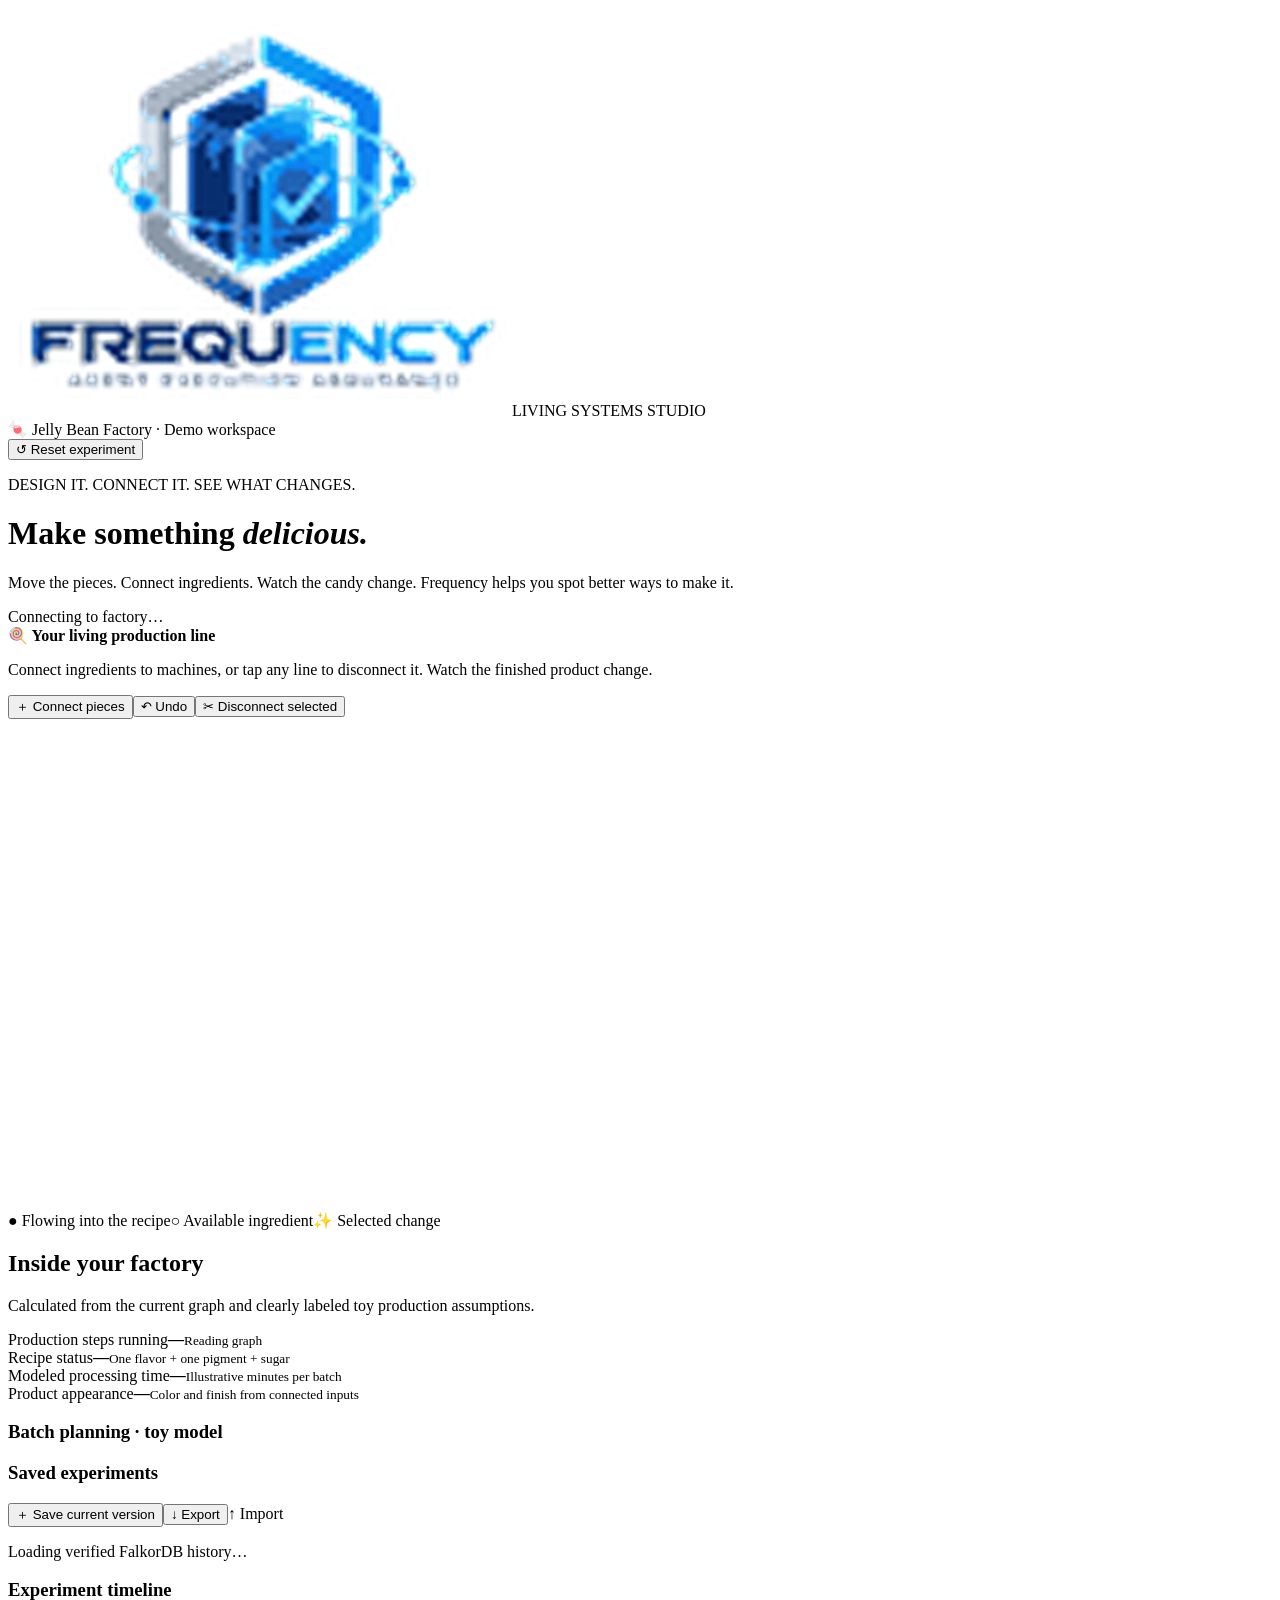
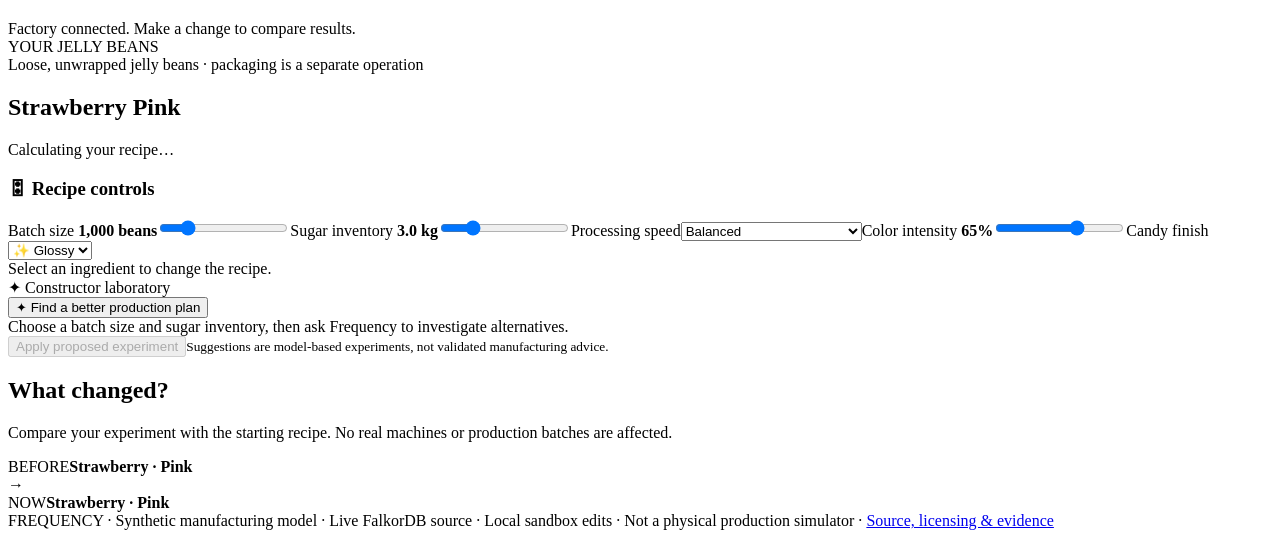
==== static/brain.html @ 518b3e17 "Launch graph-native autonomous factory investigation with adversarial constraint checks" ====
<!doctype html><html lang="en"><head><meta charset="utf-8"><meta name="viewport" content="width=device-width,initial-scale=1"><title>Frequency Studio · Living Jelly Bean Factory</title><link rel="stylesheet" href="/brain.css"></head><body><div class="shell"><header><div class="brand"><img class="official-logo" alt="Frequency — Agent Execution Assurance" src="[data-uri]"><span class="studio-wordmark">LIVING SYSTEMS STUDIO</span></div><div class="workspace">🍬 Jelly Bean Factory <span>· Demo workspace</span></div><button id="reset" class="outline">↺ Reset experiment</button></header><div class="headline"><div><p class="eyebrow">DESIGN IT. CONNECT IT. SEE WHAT CHANGES.</p><h1>Make something <em>delicious.</em></h1><p>Move the pieces. Connect ingredients. Watch the candy change. Frequency helps you spot better ways to make it.</p></div><div class="pill" id="status">Connecting to factory…</div></div><div class="workspace-grid"><div class="work-main"><section class="canvas-panel"><div class="canvas-head"><div><b>🍭 Your living production line</b><p>Connect ingredients to machines, or tap any line to disconnect it. Watch the finished product change.</p></div><div class="canvas-actions"><button id="link-mode" class="soft">＋ Connect pieces</button><button id="undo" class="soft">↶ Undo</button><button id="disconnect" class="soft">✂ Disconnect selected</button></div></div><div class="scroll"><svg id="factory" viewBox="0 0 1710 660" role="img" aria-label="Draggable factory flow graph with editable ingredient connections"></svg></div><div class="canvas-foot"><span>● Flowing into the recipe</span><span>○ Available ingredient</span><span>✨ Selected change</span></div></section><section class="insights"><div class="insights-heading"><h2>Inside your factory</h2><p>Calculated from the current graph and clearly labeled toy production assumptions.</p></div><div class="insight-grid"><article><span>Production steps running</span><strong id="running-steps">—</strong><small id="steps-detail">Reading graph</small></article><article><span>Recipe status</span><strong id="recipe-status">—</strong><small>One flavor + one pigment + sugar</small></article><article><span>Modeled processing time</span><strong id="process-time">—</strong><small>Illustrative minutes per batch</small></article><article><span>Product appearance</span><strong id="visual-summary">—</strong><small>Color and finish from connected inputs</small></article></div><div class="change-log"><h3>Batch planning · toy model</h3><div id="batch-analysis" class="batch-analysis"></div><div id="factory-cost" class="batch-analysis"></div><div id="inventory-check" class="batch-analysis"></div><div id="capacity-proposal" class="batch-analysis"></div><div class="experiment-tools"><h3>Saved experiments</h3><button id="save-experiment" class="soft">＋ Save current version</button><button id="export-experiment" class="soft">↓ Export</button><label class="soft import-label">↑ Import<input type="file" id="import-experiment" accept=".json,application/json" hidden></label></div><div id="saved-experiments" class="saved-experiments"></div><p id="graph-archive" class="footnote">Loading verified FalkorDB history…</p><h3>Experiment timeline</h3><div id="timeline" aria-live="polite">Factory connected. Make a change to compare results.</div></div></section></div><aside class="sidebar"><div class="preview"><span class="eyebrow">YOUR JELLY BEANS</span><div class="beans" id="beans"></div><div class="product-caption">Loose, unwrapped jelly beans · packaging is a separate operation</div><h2 id="result-title">Strawberry Pink</h2><p id="result-sub">Calculating your recipe…</p></div><div class="controls"><h3>🎛 Recipe controls</h3><label for="batch">Batch size <strong id="batch-value">1,000 beans</strong></label><input id="batch" type="range" min="100" max="5000" step="100" value="1000"><label for="stock">Sugar inventory <strong id="stock-value">3.0 kg</strong></label><input id="stock" type="range" min="1" max="10" step="0.5" value="3"><label for="speed">Processing speed</label><select id="speed"><option value="normal">Balanced</option><option value="slow">Gentle · slower</option><option value="fast">Fast · capacity constrained</option></select><label for="strength">Color intensity <strong id="strength-value">65%</strong></label><input id="strength" type="range" min="0" max="100" value="65"><label for="finish">Candy finish</label><select id="finish"><option value="gloss">✨ Glossy</option><option value="matte">☁️ Matte</option></select><div class="change" id="changes" aria-live="polite">Select an ingredient to change the recipe.</div></div><div class="constructor"><div class="constructor-title">✦ Constructor laboratory</div><button id="discover-better" class="primary">✦ Find a better production plan</button><div id="agent-result" class="proposal-impact" aria-live="polite">Choose a batch size and sugar inventory, then ask Frequency to investigate alternatives.</div><div id="suggestions"></div><div id="proposal-impact" class="proposal-impact"></div><button id="apply" class="primary" disabled>Apply proposed experiment</button><small>Suggestions are model-based experiments, not validated manufacturing advice.</small></div></aside></div><section class="bottom"><div><h2>What changed?</h2><p>Compare your experiment with the starting recipe. No real machines or production batches are affected.</p></div><div class="comparison"><div><span>BEFORE</span><strong id="before">Strawberry · Pink</strong></div><div class="arrow">→</div><div><span>NOW</span><strong id="after">Strawberry · Pink</strong></div></div></section><footer>FREQUENCY · Synthetic manufacturing model · Live FalkorDB source · Local sandbox edits · Not a physical production simulator · <a href="https://github.com/altrudev/Frequency-Graph">Source, licensing & evidence</a></footer></div><script src="/brain.js" defer></script></body></html>
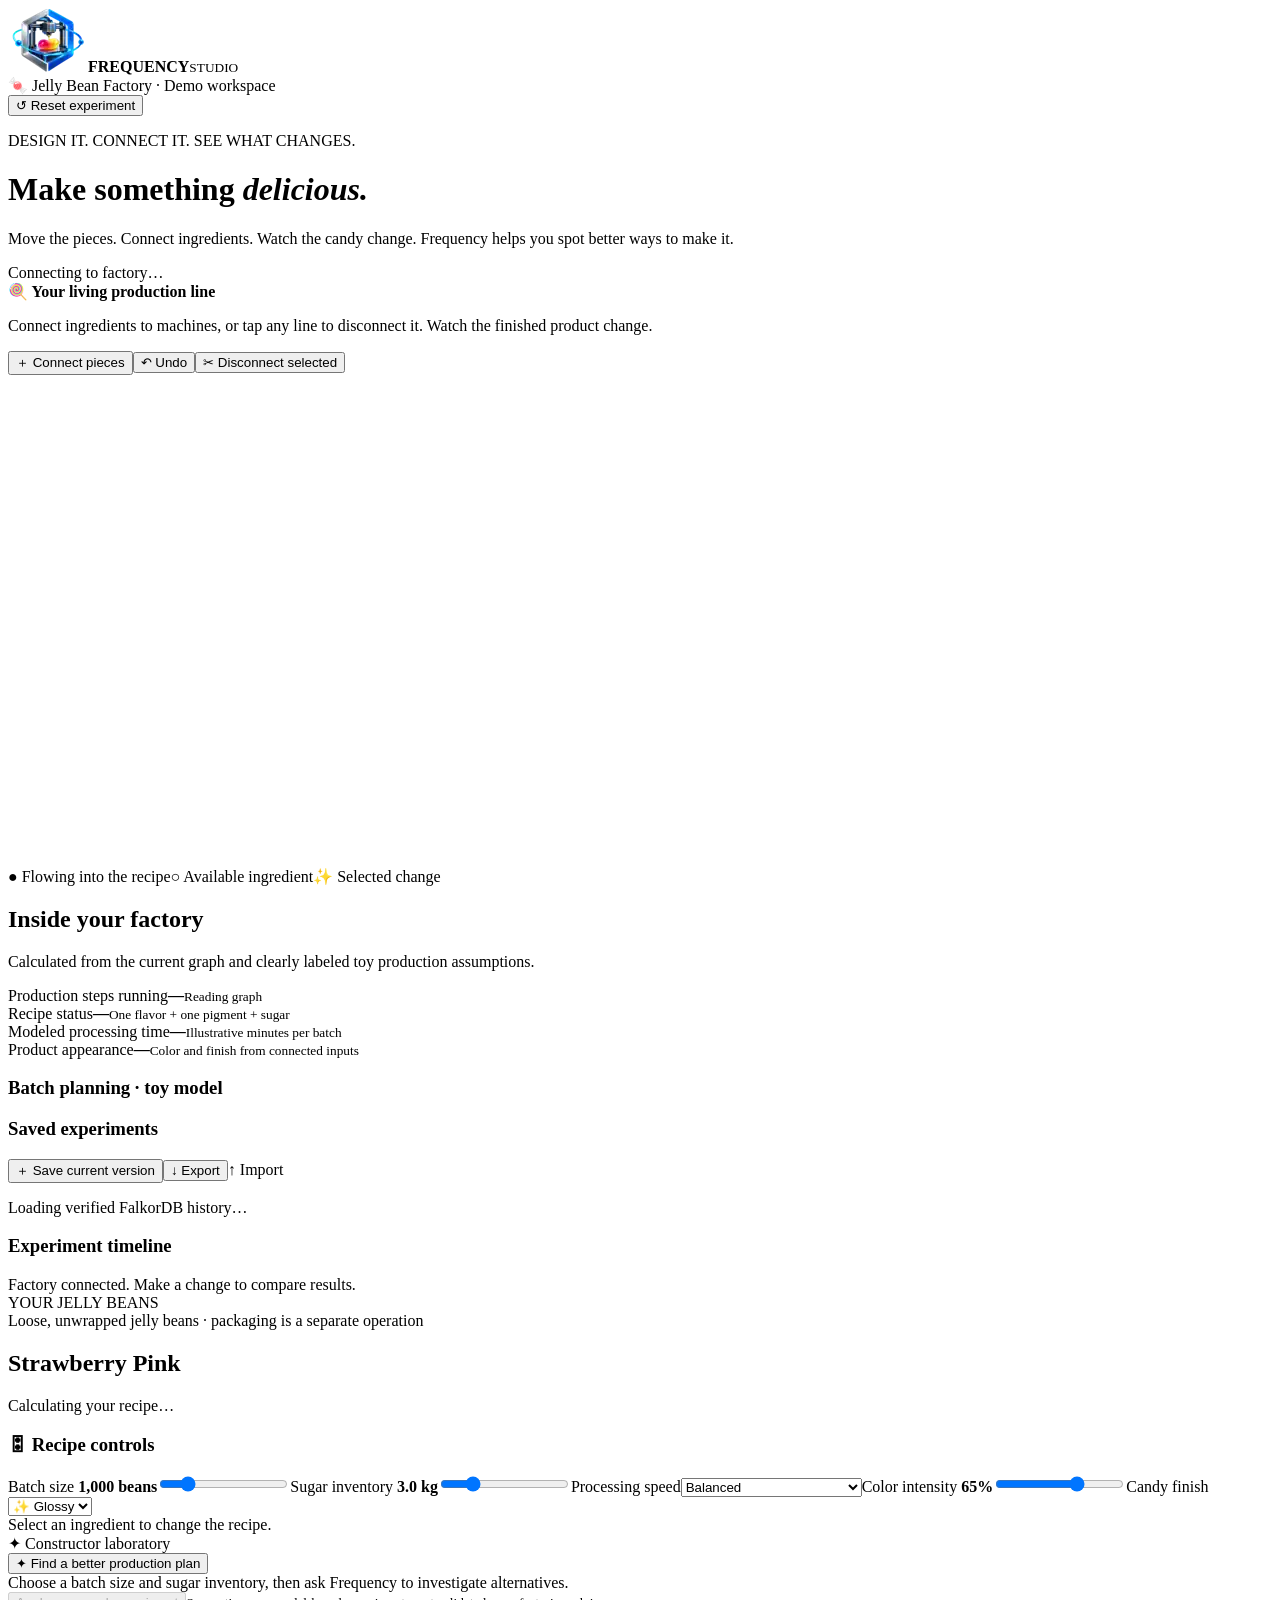
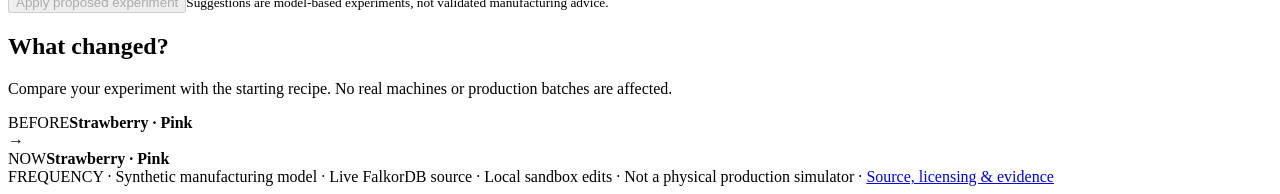
==== commit 7fad189e: "Brand Frequency Studio with approved 3D printer jelly bean emblem" ====
--- a/static/brain.html
+++ b/static/brain.html
@@ -1 +1 @@
-<!doctype html><html lang="en"><head><meta charset="utf-8"><meta name="viewport" content="width=device-width,initial-scale=1"><title>Frequency Studio · Living Jelly Bean Factory</title><link rel="stylesheet" href="/brain.css"></head><body><div class="shell"><header><div class="brand"><img class="official-logo" alt="Frequency — Agent Execution Assurance" src="[data-uri]"><span class="studio-wordmark">LIVING SYSTEMS STUDIO</span></div><div class="workspace">🍬 Jelly Bean Factory <span>· Demo workspace</span></div><button id="reset" class="outline">↺ Reset experiment</button></header><div class="headline"><div><p class="eyebrow">DESIGN IT. CONNECT IT. SEE WHAT CHANGES.</p><h1>Make something <em>delicious.</em></h1><p>Move the pieces. Connect ingredients. Watch the candy change. Frequency helps you spot better ways to make it.</p></div><div class="pill" id="status">Connecting to factory…</div></div><div class="workspace-grid"><div class="work-main"><section class="canvas-panel"><div class="canvas-head"><div><b>🍭 Your living production line</b><p>Connect ingredients to machines, or tap any line to disconnect it. Watch the finished product change.</p></div><div class="canvas-actions"><button id="link-mode" class="soft">＋ Connect pieces</button><button id="undo" class="soft">↶ Undo</button><button id="disconnect" class="soft">✂ Disconnect selected</button></div></div><div class="scroll"><svg id="factory" viewBox="0 0 1710 660" role="img" aria-label="Draggable factory flow graph with editable ingredient connections"></svg></div><div class="canvas-foot"><span>● Flowing into the recipe</span><span>○ Available ingredient</span><span>✨ Selected change</span></div></section><section class="insights"><div class="insights-heading"><h2>Inside your factory</h2><p>Calculated from the current graph and clearly labeled toy production assumptions.</p></div><div class="insight-grid"><article><span>Production steps running</span><strong id="running-steps">—</strong><small id="steps-detail">Reading graph</small></article><article><span>Recipe status</span><strong id="recipe-status">—</strong><small>One flavor + one pigment + sugar</small></article><article><span>Modeled processing time</span><strong id="process-time">—</strong><small>Illustrative minutes per batch</small></article><article><span>Product appearance</span><strong id="visual-summary">—</strong><small>Color and finish from connected inputs</small></article></div><div class="change-log"><h3>Batch planning · toy model</h3><div id="batch-analysis" class="batch-analysis"></div><div id="factory-cost" class="batch-analysis"></div><div id="inventory-check" class="batch-analysis"></div><div id="capacity-proposal" class="batch-analysis"></div><div class="experiment-tools"><h3>Saved experiments</h3><button id="save-experiment" class="soft">＋ Save current version</button><button id="export-experiment" class="soft">↓ Export</button><label class="soft import-label">↑ Import<input type="file" id="import-experiment" accept=".json,application/json" hidden></label></div><div id="saved-experiments" class="saved-experiments"></div><p id="graph-archive" class="footnote">Loading verified FalkorDB history…</p><h3>Experiment timeline</h3><div id="timeline" aria-live="polite">Factory connected. Make a change to compare results.</div></div></section></div><aside class="sidebar"><div class="preview"><span class="eyebrow">YOUR JELLY BEANS</span><div class="beans" id="beans"></div><div class="product-caption">Loose, unwrapped jelly beans · packaging is a separate operation</div><h2 id="result-title">Strawberry Pink</h2><p id="result-sub">Calculating your recipe…</p></div><div class="controls"><h3>🎛 Recipe controls</h3><label for="batch">Batch size <strong id="batch-value">1,000 beans</strong></label><input id="batch" type="range" min="100" max="5000" step="100" value="1000"><label for="stock">Sugar inventory <strong id="stock-value">3.0 kg</strong></label><input id="stock" type="range" min="1" max="10" step="0.5" value="3"><label for="speed">Processing speed</label><select id="speed"><option value="normal">Balanced</option><option value="slow">Gentle · slower</option><option value="fast">Fast · capacity constrained</option></select><label for="strength">Color intensity <strong id="strength-value">65%</strong></label><input id="strength" type="range" min="0" max="100" value="65"><label for="finish">Candy finish</label><select id="finish"><option value="gloss">✨ Glossy</option><option value="matte">☁️ Matte</option></select><div class="change" id="changes" aria-live="polite">Select an ingredient to change the recipe.</div></div><div class="constructor"><div class="constructor-title">✦ Constructor laboratory</div><button id="discover-better" class="primary">✦ Find a better production plan</button><div id="agent-result" class="proposal-impact" aria-live="polite">Choose a batch size and sugar inventory, then ask Frequency to investigate alternatives.</div><div id="suggestions"></div><div id="proposal-impact" class="proposal-impact"></div><button id="apply" class="primary" disabled>Apply proposed experiment</button><small>Suggestions are model-based experiments, not validated manufacturing advice.</small></div></aside></div><section class="bottom"><div><h2>What changed?</h2><p>Compare your experiment with the starting recipe. No real machines or production batches are affected.</p></div><div class="comparison"><div><span>BEFORE</span><strong id="before">Strawberry · Pink</strong></div><div class="arrow">→</div><div><span>NOW</span><strong id="after">Strawberry · Pink</strong></div></div></section><footer>FREQUENCY · Synthetic manufacturing model · Live FalkorDB source · Local sandbox edits · Not a physical production simulator · <a href="https://github.com/altrudev/Frequency-Graph">Source, licensing & evidence</a></footer></div><script src="/brain.js" defer></script></body></html>
+<!doctype html><html lang="en"><head><meta charset="utf-8"><meta name="viewport" content="width=device-width,initial-scale=1"><title>Frequency Studio | Jelly Bean Factory</title><link rel="stylesheet" href="/brain.css"></head><body><div class="shell"><header><div class="brand"><img class="official-logo" src="[data-uri]" alt="Frequency Studio jelly bean 3D printer emblem"><span class="studio-wordmark"><strong>FREQUENCY</strong><small>STUDIO</small></span></div><div class="workspace">🍬 Jelly Bean Factory <span>· Demo workspace</span></div><button id="reset" class="outline">↺ Reset experiment</button></header><div class="headline"><div><p class="eyebrow">DESIGN IT. CONNECT IT. SEE WHAT CHANGES.</p><h1>Make something <em>delicious.</em></h1><p>Move the pieces. Connect ingredients. Watch the candy change. Frequency helps you spot better ways to make it.</p></div><div class="pill" id="status">Connecting to factory…</div></div><div class="workspace-grid"><div class="work-main"><section class="canvas-panel"><div class="canvas-head"><div><b>🍭 Your living production line</b><p>Connect ingredients to machines, or tap any line to disconnect it. Watch the finished product change.</p></div><div class="canvas-actions"><button id="link-mode" class="soft">＋ Connect pieces</button><button id="undo" class="soft">↶ Undo</button><button id="disconnect" class="soft">✂ Disconnect selected</button></div></div><div class="scroll"><svg id="factory" viewBox="0 0 1710 660" role="img" aria-label="Draggable factory flow graph with editable ingredient connections"></svg></div><div class="canvas-foot"><span>● Flowing into the recipe</span><span>○ Available ingredient</span><span>✨ Selected change</span></div></section><section class="insights"><div class="insights-heading"><h2>Inside your factory</h2><p>Calculated from the current graph and clearly labeled toy production assumptions.</p></div><div class="insight-grid"><article><span>Production steps running</span><strong id="running-steps">—</strong><small id="steps-detail">Reading graph</small></article><article><span>Recipe status</span><strong id="recipe-status">—</strong><small>One flavor + one pigment + sugar</small></article><article><span>Modeled processing time</span><strong id="process-time">—</strong><small>Illustrative minutes per batch</small></article><article><span>Product appearance</span><strong id="visual-summary">—</strong><small>Color and finish from connected inputs</small></article></div><div class="change-log"><h3>Batch planning · toy model</h3><div id="batch-analysis" class="batch-analysis"></div><div id="factory-cost" class="batch-analysis"></div><div id="inventory-check" class="batch-analysis"></div><div id="capacity-proposal" class="batch-analysis"></div><div class="experiment-tools"><h3>Saved experiments</h3><button id="save-experiment" class="soft">＋ Save current version</button><button id="export-experiment" class="soft">↓ Export</button><label class="soft import-label">↑ Import<input type="file" id="import-experiment" accept=".json,application/json" hidden></label></div><div id="saved-experiments" class="saved-experiments"></div><p id="graph-archive" class="footnote">Loading verified FalkorDB history…</p><h3>Experiment timeline</h3><div id="timeline" aria-live="polite">Factory connected. Make a change to compare results.</div></div></section></div><aside class="sidebar"><div class="preview"><span class="eyebrow">YOUR JELLY BEANS</span><div class="beans" id="beans"></div><div class="product-caption">Loose, unwrapped jelly beans · packaging is a separate operation</div><h2 id="result-title">Strawberry Pink</h2><p id="result-sub">Calculating your recipe…</p></div><div class="controls"><h3>🎛 Recipe controls</h3><label for="batch">Batch size <strong id="batch-value">1,000 beans</strong></label><input id="batch" type="range" min="100" max="5000" step="100" value="1000"><label for="stock">Sugar inventory <strong id="stock-value">3.0 kg</strong></label><input id="stock" type="range" min="1" max="10" step="0.5" value="3"><label for="speed">Processing speed</label><select id="speed"><option value="normal">Balanced</option><option value="slow">Gentle · slower</option><option value="fast">Fast · capacity constrained</option></select><label for="strength">Color intensity <strong id="strength-value">65%</strong></label><input id="strength" type="range" min="0" max="100" value="65"><label for="finish">Candy finish</label><select id="finish"><option value="gloss">✨ Glossy</option><option value="matte">☁️ Matte</option></select><div class="change" id="changes" aria-live="polite">Select an ingredient to change the recipe.</div></div><div class="constructor"><div class="constructor-title">✦ Constructor laboratory</div><button id="discover-better" class="primary">✦ Find a better production plan</button><div id="agent-result" class="proposal-impact" aria-live="polite">Choose a batch size and sugar inventory, then ask Frequency to investigate alternatives.</div><div id="suggestions"></div><div id="proposal-impact" class="proposal-impact"></div><button id="apply" class="primary" disabled>Apply proposed experiment</button><small>Suggestions are model-based experiments, not validated manufacturing advice.</small></div></aside></div><section class="bottom"><div><h2>What changed?</h2><p>Compare your experiment with the starting recipe. No real machines or production batches are affected.</p></div><div class="comparison"><div><span>BEFORE</span><strong id="before">Strawberry · Pink</strong></div><div class="arrow">→</div><div><span>NOW</span><strong id="after">Strawberry · Pink</strong></div></div></section><footer>FREQUENCY · Synthetic manufacturing model · Live FalkorDB source · Local sandbox edits · Not a physical production simulator · <a href="https://github.com/altrudev/Frequency-Graph">Source, licensing & evidence</a></footer></div><script src="/brain.js" defer></script></body></html>
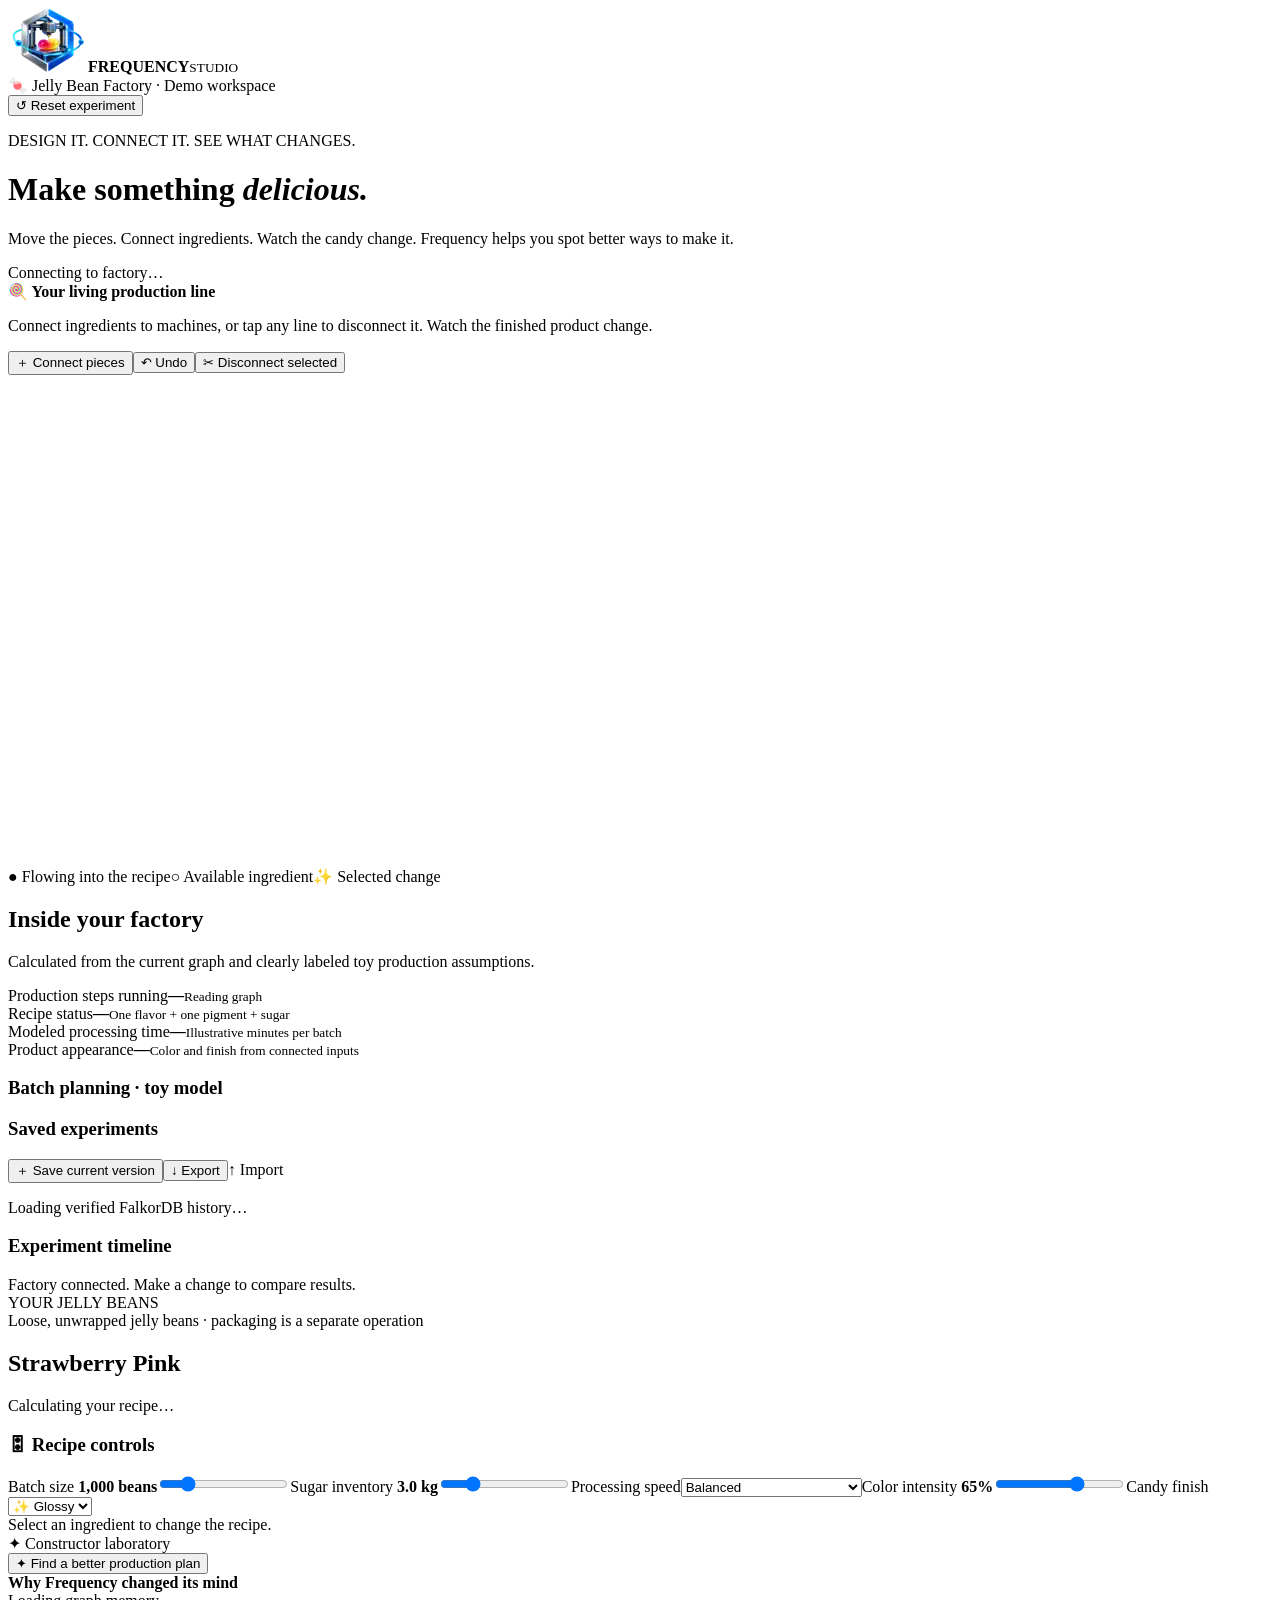
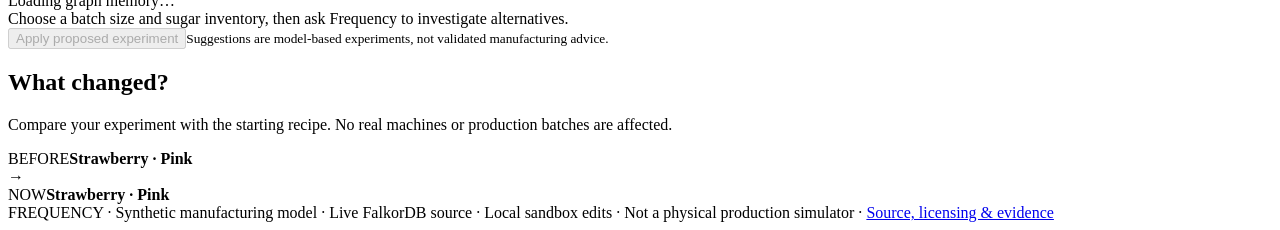
==== commit 441200df: "Persist evidence-linked agent episodes and graph-backed decision revision" ====
--- a/static/brain.html
+++ b/static/brain.html
@@ -1 +1 @@
-<!doctype html><html lang="en"><head><meta charset="utf-8"><meta name="viewport" content="width=device-width,initial-scale=1"><title>Frequency Studio | Jelly Bean Factory</title><link rel="stylesheet" href="/brain.css"></head><body><div class="shell"><header><div class="brand"><img class="official-logo" src="[data-uri]" alt="Frequency Studio jelly bean 3D printer emblem"><span class="studio-wordmark"><strong>FREQUENCY</strong><small>STUDIO</small></span></div><div class="workspace">🍬 Jelly Bean Factory <span>· Demo workspace</span></div><button id="reset" class="outline">↺ Reset experiment</button></header><div class="headline"><div><p class="eyebrow">DESIGN IT. CONNECT IT. SEE WHAT CHANGES.</p><h1>Make something <em>delicious.</em></h1><p>Move the pieces. Connect ingredients. Watch the candy change. Frequency helps you spot better ways to make it.</p></div><div class="pill" id="status">Connecting to factory…</div></div><div class="workspace-grid"><div class="work-main"><section class="canvas-panel"><div class="canvas-head"><div><b>🍭 Your living production line</b><p>Connect ingredients to machines, or tap any line to disconnect it. Watch the finished product change.</p></div><div class="canvas-actions"><button id="link-mode" class="soft">＋ Connect pieces</button><button id="undo" class="soft">↶ Undo</button><button id="disconnect" class="soft">✂ Disconnect selected</button></div></div><div class="scroll"><svg id="factory" viewBox="0 0 1710 660" role="img" aria-label="Draggable factory flow graph with editable ingredient connections"></svg></div><div class="canvas-foot"><span>● Flowing into the recipe</span><span>○ Available ingredient</span><span>✨ Selected change</span></div></section><section class="insights"><div class="insights-heading"><h2>Inside your factory</h2><p>Calculated from the current graph and clearly labeled toy production assumptions.</p></div><div class="insight-grid"><article><span>Production steps running</span><strong id="running-steps">—</strong><small id="steps-detail">Reading graph</small></article><article><span>Recipe status</span><strong id="recipe-status">—</strong><small>One flavor + one pigment + sugar</small></article><article><span>Modeled processing time</span><strong id="process-time">—</strong><small>Illustrative minutes per batch</small></article><article><span>Product appearance</span><strong id="visual-summary">—</strong><small>Color and finish from connected inputs</small></article></div><div class="change-log"><h3>Batch planning · toy model</h3><div id="batch-analysis" class="batch-analysis"></div><div id="factory-cost" class="batch-analysis"></div><div id="inventory-check" class="batch-analysis"></div><div id="capacity-proposal" class="batch-analysis"></div><div class="experiment-tools"><h3>Saved experiments</h3><button id="save-experiment" class="soft">＋ Save current version</button><button id="export-experiment" class="soft">↓ Export</button><label class="soft import-label">↑ Import<input type="file" id="import-experiment" accept=".json,application/json" hidden></label></div><div id="saved-experiments" class="saved-experiments"></div><p id="graph-archive" class="footnote">Loading verified FalkorDB history…</p><h3>Experiment timeline</h3><div id="timeline" aria-live="polite">Factory connected. Make a change to compare results.</div></div></section></div><aside class="sidebar"><div class="preview"><span class="eyebrow">YOUR JELLY BEANS</span><div class="beans" id="beans"></div><div class="product-caption">Loose, unwrapped jelly beans · packaging is a separate operation</div><h2 id="result-title">Strawberry Pink</h2><p id="result-sub">Calculating your recipe…</p></div><div class="controls"><h3>🎛 Recipe controls</h3><label for="batch">Batch size <strong id="batch-value">1,000 beans</strong></label><input id="batch" type="range" min="100" max="5000" step="100" value="1000"><label for="stock">Sugar inventory <strong id="stock-value">3.0 kg</strong></label><input id="stock" type="range" min="1" max="10" step="0.5" value="3"><label for="speed">Processing speed</label><select id="speed"><option value="normal">Balanced</option><option value="slow">Gentle · slower</option><option value="fast">Fast · capacity constrained</option></select><label for="strength">Color intensity <strong id="strength-value">65%</strong></label><input id="strength" type="range" min="0" max="100" value="65"><label for="finish">Candy finish</label><select id="finish"><option value="gloss">✨ Glossy</option><option value="matte">☁️ Matte</option></select><div class="change" id="changes" aria-live="polite">Select an ingredient to change the recipe.</div></div><div class="constructor"><div class="constructor-title">✦ Constructor laboratory</div><button id="discover-better" class="primary">✦ Find a better production plan</button><div id="agent-result" class="proposal-impact" aria-live="polite">Choose a batch size and sugar inventory, then ask Frequency to investigate alternatives.</div><div id="suggestions"></div><div id="proposal-impact" class="proposal-impact"></div><button id="apply" class="primary" disabled>Apply proposed experiment</button><small>Suggestions are model-based experiments, not validated manufacturing advice.</small></div></aside></div><section class="bottom"><div><h2>What changed?</h2><p>Compare your experiment with the starting recipe. No real machines or production batches are affected.</p></div><div class="comparison"><div><span>BEFORE</span><strong id="before">Strawberry · Pink</strong></div><div class="arrow">→</div><div><span>NOW</span><strong id="after">Strawberry · Pink</strong></div></div></section><footer>FREQUENCY · Synthetic manufacturing model · Live FalkorDB source · Local sandbox edits · Not a physical production simulator · <a href="https://github.com/altrudev/Frequency-Graph">Source, licensing & evidence</a></footer></div><script src="/brain.js" defer></script></body></html>
+<!doctype html><html lang="en"><head><meta charset="utf-8"><meta name="viewport" content="width=device-width,initial-scale=1"><title>Frequency Studio | Jelly Bean Factory</title><link rel="stylesheet" href="/brain.css"></head><body><div class="shell"><header><div class="brand"><img class="official-logo" src="[data-uri]" alt="Frequency Studio jelly bean 3D printer emblem"><span class="studio-wordmark"><strong>FREQUENCY</strong><small>STUDIO</small></span></div><div class="workspace">🍬 Jelly Bean Factory <span>· Demo workspace</span></div><button id="reset" class="outline">↺ Reset experiment</button></header><div class="headline"><div><p class="eyebrow">DESIGN IT. CONNECT IT. SEE WHAT CHANGES.</p><h1>Make something <em>delicious.</em></h1><p>Move the pieces. Connect ingredients. Watch the candy change. Frequency helps you spot better ways to make it.</p></div><div class="pill" id="status">Connecting to factory…</div></div><div class="workspace-grid"><div class="work-main"><section class="canvas-panel"><div class="canvas-head"><div><b>🍭 Your living production line</b><p>Connect ingredients to machines, or tap any line to disconnect it. Watch the finished product change.</p></div><div class="canvas-actions"><button id="link-mode" class="soft">＋ Connect pieces</button><button id="undo" class="soft">↶ Undo</button><button id="disconnect" class="soft">✂ Disconnect selected</button></div></div><div class="scroll"><svg id="factory" viewBox="0 0 1710 660" role="img" aria-label="Draggable factory flow graph with editable ingredient connections"></svg></div><div class="canvas-foot"><span>● Flowing into the recipe</span><span>○ Available ingredient</span><span>✨ Selected change</span></div></section><section class="insights"><div class="insights-heading"><h2>Inside your factory</h2><p>Calculated from the current graph and clearly labeled toy production assumptions.</p></div><div class="insight-grid"><article><span>Production steps running</span><strong id="running-steps">—</strong><small id="steps-detail">Reading graph</small></article><article><span>Recipe status</span><strong id="recipe-status">—</strong><small>One flavor + one pigment + sugar</small></article><article><span>Modeled processing time</span><strong id="process-time">—</strong><small>Illustrative minutes per batch</small></article><article><span>Product appearance</span><strong id="visual-summary">—</strong><small>Color and finish from connected inputs</small></article></div><div class="change-log"><h3>Batch planning · toy model</h3><div id="batch-analysis" class="batch-analysis"></div><div id="factory-cost" class="batch-analysis"></div><div id="inventory-check" class="batch-analysis"></div><div id="capacity-proposal" class="batch-analysis"></div><div class="experiment-tools"><h3>Saved experiments</h3><button id="save-experiment" class="soft">＋ Save current version</button><button id="export-experiment" class="soft">↓ Export</button><label class="soft import-label">↑ Import<input type="file" id="import-experiment" accept=".json,application/json" hidden></label></div><div id="saved-experiments" class="saved-experiments"></div><p id="graph-archive" class="footnote">Loading verified FalkorDB history…</p><h3>Experiment timeline</h3><div id="timeline" aria-live="polite">Factory connected. Make a change to compare results.</div></div></section></div><aside class="sidebar"><div class="preview"><span class="eyebrow">YOUR JELLY BEANS</span><div class="beans" id="beans"></div><div class="product-caption">Loose, unwrapped jelly beans · packaging is a separate operation</div><h2 id="result-title">Strawberry Pink</h2><p id="result-sub">Calculating your recipe…</p></div><div class="controls"><h3>🎛 Recipe controls</h3><label for="batch">Batch size <strong id="batch-value">1,000 beans</strong></label><input id="batch" type="range" min="100" max="5000" step="100" value="1000"><label for="stock">Sugar inventory <strong id="stock-value">3.0 kg</strong></label><input id="stock" type="range" min="1" max="10" step="0.5" value="3"><label for="speed">Processing speed</label><select id="speed"><option value="normal">Balanced</option><option value="slow">Gentle · slower</option><option value="fast">Fast · capacity constrained</option></select><label for="strength">Color intensity <strong id="strength-value">65%</strong></label><input id="strength" type="range" min="0" max="100" value="65"><label for="finish">Candy finish</label><select id="finish"><option value="gloss">✨ Glossy</option><option value="matte">☁️ Matte</option></select><div class="change" id="changes" aria-live="polite">Select an ingredient to change the recipe.</div></div><div class="constructor"><div class="constructor-title">✦ Constructor laboratory</div><button id="discover-better" class="primary">✦ Find a better production plan</button><div id="memory-panel" class="memory-panel"><strong>Why Frequency changed its mind</strong><div id="memory-content">Loading graph memory…</div></div><div id="agent-result" class="proposal-impact" aria-live="polite">Choose a batch size and sugar inventory, then ask Frequency to investigate alternatives.</div><div id="suggestions"></div><div id="proposal-impact" class="proposal-impact"></div><button id="apply" class="primary" disabled>Apply proposed experiment</button><small>Suggestions are model-based experiments, not validated manufacturing advice.</small></div></aside></div><section class="bottom"><div><h2>What changed?</h2><p>Compare your experiment with the starting recipe. No real machines or production batches are affected.</p></div><div class="comparison"><div><span>BEFORE</span><strong id="before">Strawberry · Pink</strong></div><div class="arrow">→</div><div><span>NOW</span><strong id="after">Strawberry · Pink</strong></div></div></section><footer>FREQUENCY · Synthetic manufacturing model · Live FalkorDB source · Local sandbox edits · Not a physical production simulator · <a href="https://github.com/altrudev/Frequency-Graph">Source, licensing & evidence</a></footer></div><script src="/brain.js" defer></script></body></html>
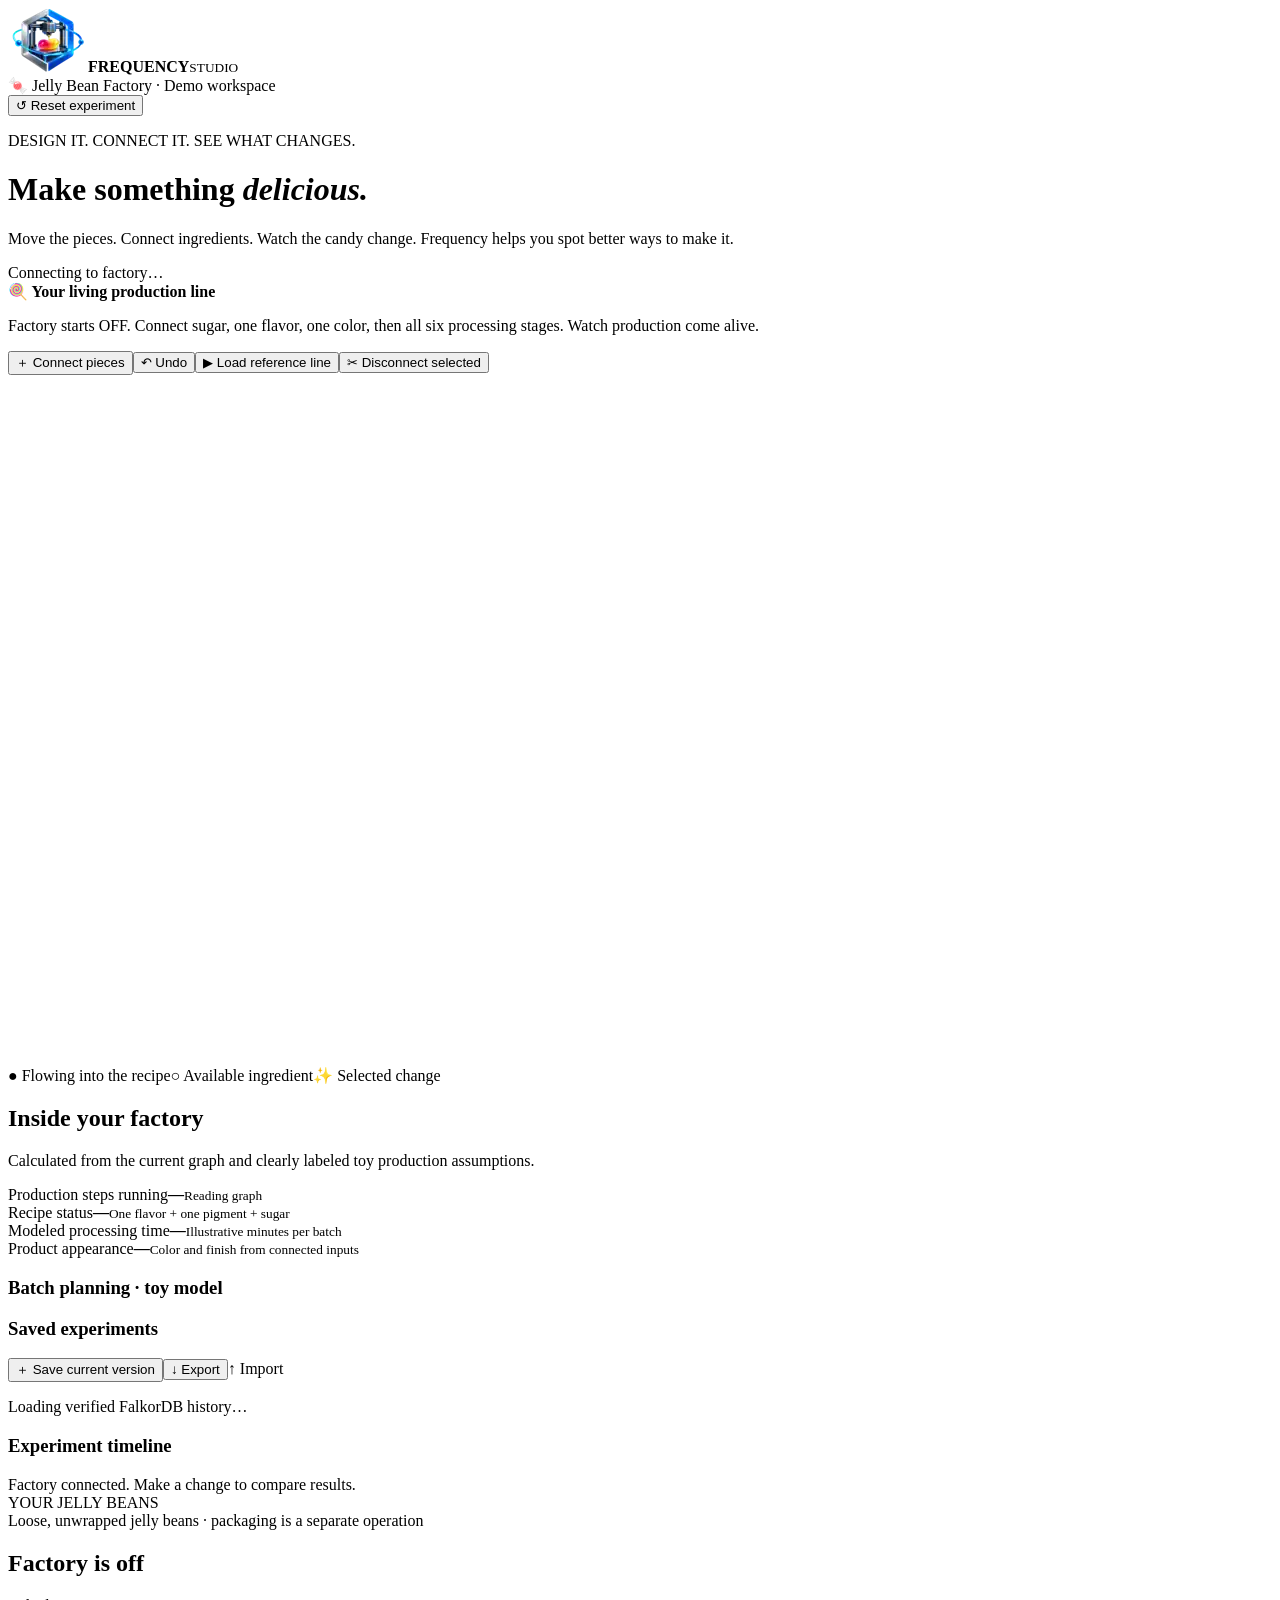
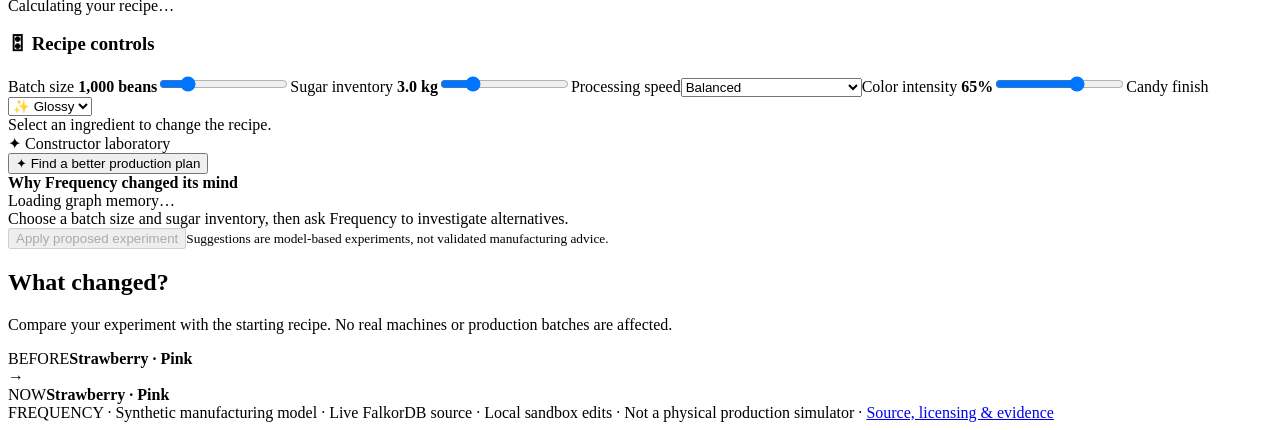
==== commit 958209fb: "Start factory disconnected with expanded workspace and reference line action" ====
--- a/static/brain.html
+++ b/static/brain.html
@@ -1 +1 @@
-<!doctype html><html lang="en"><head><meta charset="utf-8"><meta name="viewport" content="width=device-width,initial-scale=1"><title>Frequency Studio | Jelly Bean Factory</title><link rel="stylesheet" href="/brain.css"></head><body><div class="shell"><header><div class="brand"><img class="official-logo" src="[data-uri]" alt="Frequency Studio jelly bean 3D printer emblem"><span class="studio-wordmark"><strong>FREQUENCY</strong><small>STUDIO</small></span></div><div class="workspace">🍬 Jelly Bean Factory <span>· Demo workspace</span></div><button id="reset" class="outline">↺ Reset experiment</button></header><div class="headline"><div><p class="eyebrow">DESIGN IT. CONNECT IT. SEE WHAT CHANGES.</p><h1>Make something <em>delicious.</em></h1><p>Move the pieces. Connect ingredients. Watch the candy change. Frequency helps you spot better ways to make it.</p></div><div class="pill" id="status">Connecting to factory…</div></div><div class="workspace-grid"><div class="work-main"><section class="canvas-panel"><div class="canvas-head"><div><b>🍭 Your living production line</b><p>Connect ingredients to machines, or tap any line to disconnect it. Watch the finished product change.</p></div><div class="canvas-actions"><button id="link-mode" class="soft">＋ Connect pieces</button><button id="undo" class="soft">↶ Undo</button><button id="disconnect" class="soft">✂ Disconnect selected</button></div></div><div class="scroll"><svg id="factory" viewBox="0 0 1710 660" role="img" aria-label="Draggable factory flow graph with editable ingredient connections"></svg></div><div class="canvas-foot"><span>● Flowing into the recipe</span><span>○ Available ingredient</span><span>✨ Selected change</span></div></section><section class="insights"><div class="insights-heading"><h2>Inside your factory</h2><p>Calculated from the current graph and clearly labeled toy production assumptions.</p></div><div class="insight-grid"><article><span>Production steps running</span><strong id="running-steps">—</strong><small id="steps-detail">Reading graph</small></article><article><span>Recipe status</span><strong id="recipe-status">—</strong><small>One flavor + one pigment + sugar</small></article><article><span>Modeled processing time</span><strong id="process-time">—</strong><small>Illustrative minutes per batch</small></article><article><span>Product appearance</span><strong id="visual-summary">—</strong><small>Color and finish from connected inputs</small></article></div><div class="change-log"><h3>Batch planning · toy model</h3><div id="batch-analysis" class="batch-analysis"></div><div id="factory-cost" class="batch-analysis"></div><div id="inventory-check" class="batch-analysis"></div><div id="capacity-proposal" class="batch-analysis"></div><div class="experiment-tools"><h3>Saved experiments</h3><button id="save-experiment" class="soft">＋ Save current version</button><button id="export-experiment" class="soft">↓ Export</button><label class="soft import-label">↑ Import<input type="file" id="import-experiment" accept=".json,application/json" hidden></label></div><div id="saved-experiments" class="saved-experiments"></div><p id="graph-archive" class="footnote">Loading verified FalkorDB history…</p><h3>Experiment timeline</h3><div id="timeline" aria-live="polite">Factory connected. Make a change to compare results.</div></div></section></div><aside class="sidebar"><div class="preview"><span class="eyebrow">YOUR JELLY BEANS</span><div class="beans" id="beans"></div><div class="product-caption">Loose, unwrapped jelly beans · packaging is a separate operation</div><h2 id="result-title">Strawberry Pink</h2><p id="result-sub">Calculating your recipe…</p></div><div class="controls"><h3>🎛 Recipe controls</h3><label for="batch">Batch size <strong id="batch-value">1,000 beans</strong></label><input id="batch" type="range" min="100" max="5000" step="100" value="1000"><label for="stock">Sugar inventory <strong id="stock-value">3.0 kg</strong></label><input id="stock" type="range" min="1" max="10" step="0.5" value="3"><label for="speed">Processing speed</label><select id="speed"><option value="normal">Balanced</option><option value="slow">Gentle · slower</option><option value="fast">Fast · capacity constrained</option></select><label for="strength">Color intensity <strong id="strength-value">65%</strong></label><input id="strength" type="range" min="0" max="100" value="65"><label for="finish">Candy finish</label><select id="finish"><option value="gloss">✨ Glossy</option><option value="matte">☁️ Matte</option></select><div class="change" id="changes" aria-live="polite">Select an ingredient to change the recipe.</div></div><div class="constructor"><div class="constructor-title">✦ Constructor laboratory</div><button id="discover-better" class="primary">✦ Find a better production plan</button><div id="memory-panel" class="memory-panel"><strong>Why Frequency changed its mind</strong><div id="memory-content">Loading graph memory…</div></div><div id="agent-result" class="proposal-impact" aria-live="polite">Choose a batch size and sugar inventory, then ask Frequency to investigate alternatives.</div><div id="suggestions"></div><div id="proposal-impact" class="proposal-impact"></div><button id="apply" class="primary" disabled>Apply proposed experiment</button><small>Suggestions are model-based experiments, not validated manufacturing advice.</small></div></aside></div><section class="bottom"><div><h2>What changed?</h2><p>Compare your experiment with the starting recipe. No real machines or production batches are affected.</p></div><div class="comparison"><div><span>BEFORE</span><strong id="before">Strawberry · Pink</strong></div><div class="arrow">→</div><div><span>NOW</span><strong id="after">Strawberry · Pink</strong></div></div></section><footer>FREQUENCY · Synthetic manufacturing model · Live FalkorDB source · Local sandbox edits · Not a physical production simulator · <a href="https://github.com/altrudev/Frequency-Graph">Source, licensing & evidence</a></footer></div><script src="/brain.js" defer></script></body></html>
+<!doctype html><html lang="en"><head><meta charset="utf-8"><meta name="viewport" content="width=device-width,initial-scale=1"><title>Frequency Studio | Jelly Bean Factory</title><link rel="stylesheet" href="/brain.css"></head><body><div class="shell"><header><div class="brand"><img class="official-logo" src="[data-uri]" alt="Frequency Studio jelly bean 3D printer emblem"><span class="studio-wordmark"><strong>FREQUENCY</strong><small>STUDIO</small></span></div><div class="workspace">🍬 Jelly Bean Factory <span>· Demo workspace</span></div><button id="reset" class="outline">↺ Reset experiment</button></header><div class="headline"><div><p class="eyebrow">DESIGN IT. CONNECT IT. SEE WHAT CHANGES.</p><h1>Make something <em>delicious.</em></h1><p>Move the pieces. Connect ingredients. Watch the candy change. Frequency helps you spot better ways to make it.</p></div><div class="pill" id="status">Connecting to factory…</div></div><div class="workspace-grid"><div class="work-main"><section class="canvas-panel"><div class="canvas-head"><div><b>🍭 Your living production line</b><p>Factory starts OFF. Connect sugar, one flavor, one color, then all six processing stages. Watch production come alive.</p></div><div class="canvas-actions"><button id="link-mode" class="soft">＋ Connect pieces</button><button id="undo" class="soft">↶ Undo</button><button id="reference" class="soft">▶ Load reference line</button><button id="disconnect" class="soft">✂ Disconnect selected</button></div></div><div class="scroll"><svg id="factory" viewBox="0 0 1710 930" role="img" aria-label="Draggable factory flow graph with editable ingredient connections"></svg></div><div class="canvas-foot"><span>● Flowing into the recipe</span><span>○ Available ingredient</span><span>✨ Selected change</span></div></section><section class="insights"><div class="insights-heading"><h2>Inside your factory</h2><p>Calculated from the current graph and clearly labeled toy production assumptions.</p></div><div class="insight-grid"><article><span>Production steps running</span><strong id="running-steps">—</strong><small id="steps-detail">Reading graph</small></article><article><span>Recipe status</span><strong id="recipe-status">—</strong><small>One flavor + one pigment + sugar</small></article><article><span>Modeled processing time</span><strong id="process-time">—</strong><small>Illustrative minutes per batch</small></article><article><span>Product appearance</span><strong id="visual-summary">—</strong><small>Color and finish from connected inputs</small></article></div><div class="change-log"><h3>Batch planning · toy model</h3><div id="batch-analysis" class="batch-analysis"></div><div id="factory-cost" class="batch-analysis"></div><div id="inventory-check" class="batch-analysis"></div><div id="capacity-proposal" class="batch-analysis"></div><div class="experiment-tools"><h3>Saved experiments</h3><button id="save-experiment" class="soft">＋ Save current version</button><button id="export-experiment" class="soft">↓ Export</button><label class="soft import-label">↑ Import<input type="file" id="import-experiment" accept=".json,application/json" hidden></label></div><div id="saved-experiments" class="saved-experiments"></div><p id="graph-archive" class="footnote">Loading verified FalkorDB history…</p><h3>Experiment timeline</h3><div id="timeline" aria-live="polite">Factory connected. Make a change to compare results.</div></div></section></div><aside class="sidebar"><div class="preview"><span class="eyebrow">YOUR JELLY BEANS</span><div class="beans" id="beans"></div><div class="product-caption">Loose, unwrapped jelly beans · packaging is a separate operation</div><h2 id="result-title">Factory is off</h2><p id="result-sub">Calculating your recipe…</p></div><div class="controls"><h3>🎛 Recipe controls</h3><label for="batch">Batch size <strong id="batch-value">1,000 beans</strong></label><input id="batch" type="range" min="100" max="5000" step="100" value="1000"><label for="stock">Sugar inventory <strong id="stock-value">3.0 kg</strong></label><input id="stock" type="range" min="1" max="10" step="0.5" value="3"><label for="speed">Processing speed</label><select id="speed"><option value="normal">Balanced</option><option value="slow">Gentle · slower</option><option value="fast">Fast · capacity constrained</option></select><label for="strength">Color intensity <strong id="strength-value">65%</strong></label><input id="strength" type="range" min="0" max="100" value="65"><label for="finish">Candy finish</label><select id="finish"><option value="gloss">✨ Glossy</option><option value="matte">☁️ Matte</option></select><div class="change" id="changes" aria-live="polite">Select an ingredient to change the recipe.</div></div><div class="constructor"><div class="constructor-title">✦ Constructor laboratory</div><button id="discover-better" class="primary">✦ Find a better production plan</button><div id="memory-panel" class="memory-panel"><strong>Why Frequency changed its mind</strong><div id="memory-content">Loading graph memory…</div></div><div id="agent-result" class="proposal-impact" aria-live="polite">Choose a batch size and sugar inventory, then ask Frequency to investigate alternatives.</div><div id="suggestions"></div><div id="proposal-impact" class="proposal-impact"></div><button id="apply" class="primary" disabled>Apply proposed experiment</button><small>Suggestions are model-based experiments, not validated manufacturing advice.</small></div></aside></div><section class="bottom"><div><h2>What changed?</h2><p>Compare your experiment with the starting recipe. No real machines or production batches are affected.</p></div><div class="comparison"><div><span>BEFORE</span><strong id="before">Strawberry · Pink</strong></div><div class="arrow">→</div><div><span>NOW</span><strong id="after">Strawberry · Pink</strong></div></div></section><footer>FREQUENCY · Synthetic manufacturing model · Live FalkorDB source · Local sandbox edits · Not a physical production simulator · <a href="https://github.com/altrudev/Frequency-Graph">Source, licensing & evidence</a></footer></div><script src="/brain.js" defer></script></body></html>
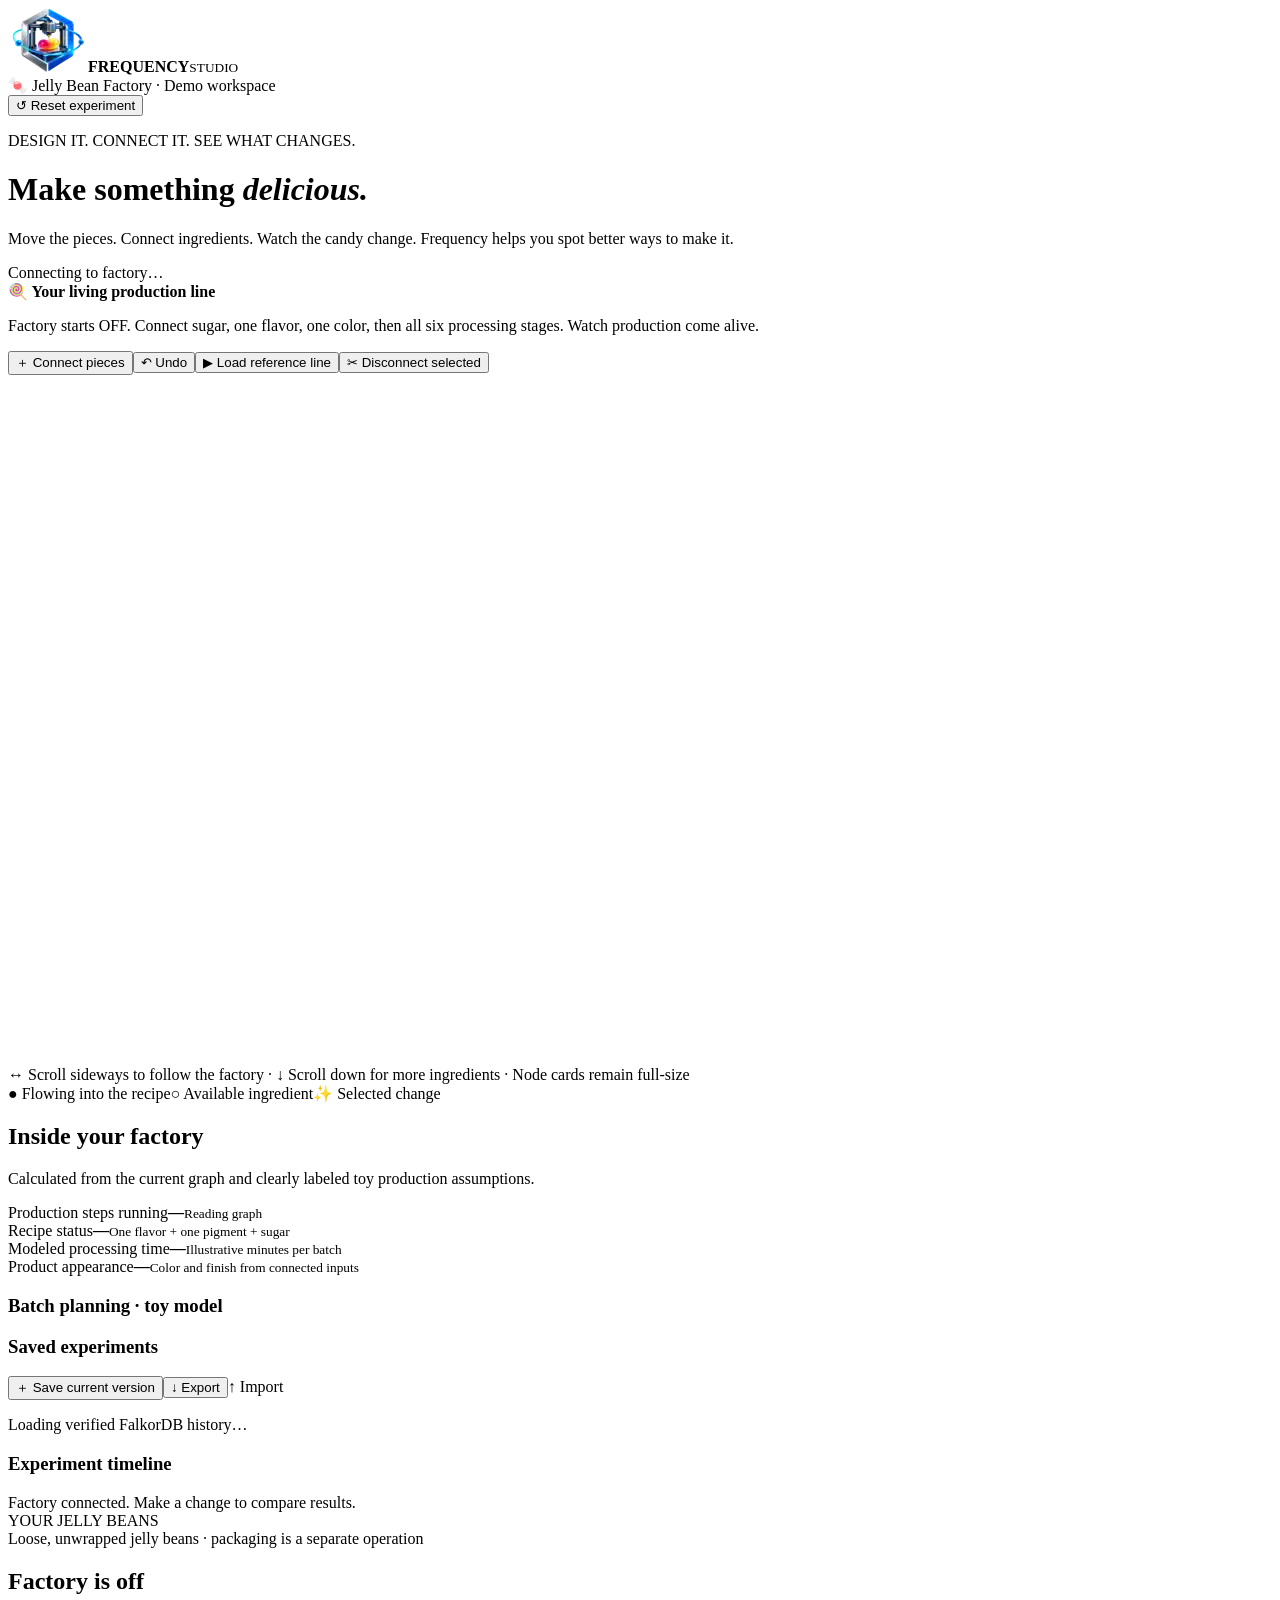
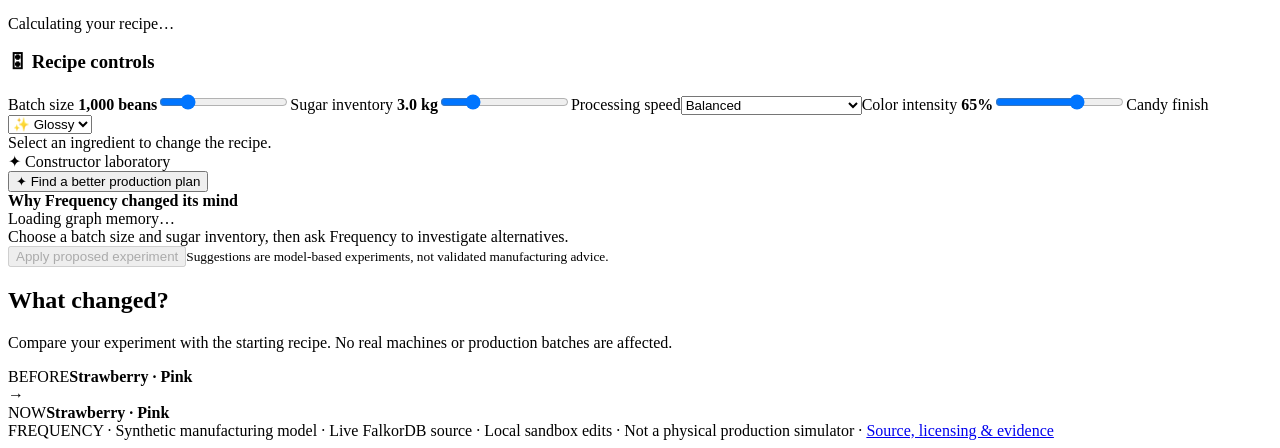
==== commit 9aa2face: "Keep factory graph nodes full size with scrollable desktop canvas" ====
--- a/static/brain.html
+++ b/static/brain.html
@@ -1 +1 @@
-<!doctype html><html lang="en"><head><meta charset="utf-8"><meta name="viewport" content="width=device-width,initial-scale=1"><title>Frequency Studio | Jelly Bean Factory</title><link rel="stylesheet" href="/brain.css"></head><body><div class="shell"><header><div class="brand"><img class="official-logo" src="[data-uri]" alt="Frequency Studio jelly bean 3D printer emblem"><span class="studio-wordmark"><strong>FREQUENCY</strong><small>STUDIO</small></span></div><div class="workspace">🍬 Jelly Bean Factory <span>· Demo workspace</span></div><button id="reset" class="outline">↺ Reset experiment</button></header><div class="headline"><div><p class="eyebrow">DESIGN IT. CONNECT IT. SEE WHAT CHANGES.</p><h1>Make something <em>delicious.</em></h1><p>Move the pieces. Connect ingredients. Watch the candy change. Frequency helps you spot better ways to make it.</p></div><div class="pill" id="status">Connecting to factory…</div></div><div class="workspace-grid"><div class="work-main"><section class="canvas-panel"><div class="canvas-head"><div><b>🍭 Your living production line</b><p>Factory starts OFF. Connect sugar, one flavor, one color, then all six processing stages. Watch production come alive.</p></div><div class="canvas-actions"><button id="link-mode" class="soft">＋ Connect pieces</button><button id="undo" class="soft">↶ Undo</button><button id="reference" class="soft">▶ Load reference line</button><button id="disconnect" class="soft">✂ Disconnect selected</button></div></div><div class="scroll"><svg id="factory" viewBox="0 0 1710 930" role="img" aria-label="Draggable factory flow graph with editable ingredient connections"></svg></div><div class="canvas-foot"><span>● Flowing into the recipe</span><span>○ Available ingredient</span><span>✨ Selected change</span></div></section><section class="insights"><div class="insights-heading"><h2>Inside your factory</h2><p>Calculated from the current graph and clearly labeled toy production assumptions.</p></div><div class="insight-grid"><article><span>Production steps running</span><strong id="running-steps">—</strong><small id="steps-detail">Reading graph</small></article><article><span>Recipe status</span><strong id="recipe-status">—</strong><small>One flavor + one pigment + sugar</small></article><article><span>Modeled processing time</span><strong id="process-time">—</strong><small>Illustrative minutes per batch</small></article><article><span>Product appearance</span><strong id="visual-summary">—</strong><small>Color and finish from connected inputs</small></article></div><div class="change-log"><h3>Batch planning · toy model</h3><div id="batch-analysis" class="batch-analysis"></div><div id="factory-cost" class="batch-analysis"></div><div id="inventory-check" class="batch-analysis"></div><div id="capacity-proposal" class="batch-analysis"></div><div class="experiment-tools"><h3>Saved experiments</h3><button id="save-experiment" class="soft">＋ Save current version</button><button id="export-experiment" class="soft">↓ Export</button><label class="soft import-label">↑ Import<input type="file" id="import-experiment" accept=".json,application/json" hidden></label></div><div id="saved-experiments" class="saved-experiments"></div><p id="graph-archive" class="footnote">Loading verified FalkorDB history…</p><h3>Experiment timeline</h3><div id="timeline" aria-live="polite">Factory connected. Make a change to compare results.</div></div></section></div><aside class="sidebar"><div class="preview"><span class="eyebrow">YOUR JELLY BEANS</span><div class="beans" id="beans"></div><div class="product-caption">Loose, unwrapped jelly beans · packaging is a separate operation</div><h2 id="result-title">Factory is off</h2><p id="result-sub">Calculating your recipe…</p></div><div class="controls"><h3>🎛 Recipe controls</h3><label for="batch">Batch size <strong id="batch-value">1,000 beans</strong></label><input id="batch" type="range" min="100" max="5000" step="100" value="1000"><label for="stock">Sugar inventory <strong id="stock-value">3.0 kg</strong></label><input id="stock" type="range" min="1" max="10" step="0.5" value="3"><label for="speed">Processing speed</label><select id="speed"><option value="normal">Balanced</option><option value="slow">Gentle · slower</option><option value="fast">Fast · capacity constrained</option></select><label for="strength">Color intensity <strong id="strength-value">65%</strong></label><input id="strength" type="range" min="0" max="100" value="65"><label for="finish">Candy finish</label><select id="finish"><option value="gloss">✨ Glossy</option><option value="matte">☁️ Matte</option></select><div class="change" id="changes" aria-live="polite">Select an ingredient to change the recipe.</div></div><div class="constructor"><div class="constructor-title">✦ Constructor laboratory</div><button id="discover-better" class="primary">✦ Find a better production plan</button><div id="memory-panel" class="memory-panel"><strong>Why Frequency changed its mind</strong><div id="memory-content">Loading graph memory…</div></div><div id="agent-result" class="proposal-impact" aria-live="polite">Choose a batch size and sugar inventory, then ask Frequency to investigate alternatives.</div><div id="suggestions"></div><div id="proposal-impact" class="proposal-impact"></div><button id="apply" class="primary" disabled>Apply proposed experiment</button><small>Suggestions are model-based experiments, not validated manufacturing advice.</small></div></aside></div><section class="bottom"><div><h2>What changed?</h2><p>Compare your experiment with the starting recipe. No real machines or production batches are affected.</p></div><div class="comparison"><div><span>BEFORE</span><strong id="before">Strawberry · Pink</strong></div><div class="arrow">→</div><div><span>NOW</span><strong id="after">Strawberry · Pink</strong></div></div></section><footer>FREQUENCY · Synthetic manufacturing model · Live FalkorDB source · Local sandbox edits · Not a physical production simulator · <a href="https://github.com/altrudev/Frequency-Graph">Source, licensing & evidence</a></footer></div><script src="/brain.js" defer></script></body></html>
+<!doctype html><html lang="en"><head><meta charset="utf-8"><meta name="viewport" content="width=device-width,initial-scale=1"><title>Frequency Studio | Jelly Bean Factory</title><link rel="stylesheet" href="/brain.css"></head><body><div class="shell"><header><div class="brand"><img class="official-logo" src="[data-uri]" alt="Frequency Studio jelly bean 3D printer emblem"><span class="studio-wordmark"><strong>FREQUENCY</strong><small>STUDIO</small></span></div><div class="workspace">🍬 Jelly Bean Factory <span>· Demo workspace</span></div><button id="reset" class="outline">↺ Reset experiment</button></header><div class="headline"><div><p class="eyebrow">DESIGN IT. CONNECT IT. SEE WHAT CHANGES.</p><h1>Make something <em>delicious.</em></h1><p>Move the pieces. Connect ingredients. Watch the candy change. Frequency helps you spot better ways to make it.</p></div><div class="pill" id="status">Connecting to factory…</div></div><div class="workspace-grid"><div class="work-main"><section class="canvas-panel"><div class="canvas-head"><div><b>🍭 Your living production line</b><p>Factory starts OFF. Connect sugar, one flavor, one color, then all six processing stages. Watch production come alive.</p></div><div class="canvas-actions"><button id="link-mode" class="soft">＋ Connect pieces</button><button id="undo" class="soft">↶ Undo</button><button id="reference" class="soft">▶ Load reference line</button><button id="disconnect" class="soft">✂ Disconnect selected</button></div></div><div class="scroll"><svg id="factory" viewBox="0 0 1710 930" role="img" aria-label="Draggable factory flow graph with editable ingredient connections"></svg></div><div class="canvas-scroll-hint">↔ Scroll sideways to follow the factory · ↓ Scroll down for more ingredients · Node cards remain full-size</div><div class="canvas-foot"><span>● Flowing into the recipe</span><span>○ Available ingredient</span><span>✨ Selected change</span></div></section><section class="insights"><div class="insights-heading"><h2>Inside your factory</h2><p>Calculated from the current graph and clearly labeled toy production assumptions.</p></div><div class="insight-grid"><article><span>Production steps running</span><strong id="running-steps">—</strong><small id="steps-detail">Reading graph</small></article><article><span>Recipe status</span><strong id="recipe-status">—</strong><small>One flavor + one pigment + sugar</small></article><article><span>Modeled processing time</span><strong id="process-time">—</strong><small>Illustrative minutes per batch</small></article><article><span>Product appearance</span><strong id="visual-summary">—</strong><small>Color and finish from connected inputs</small></article></div><div class="change-log"><h3>Batch planning · toy model</h3><div id="batch-analysis" class="batch-analysis"></div><div id="factory-cost" class="batch-analysis"></div><div id="inventory-check" class="batch-analysis"></div><div id="capacity-proposal" class="batch-analysis"></div><div class="experiment-tools"><h3>Saved experiments</h3><button id="save-experiment" class="soft">＋ Save current version</button><button id="export-experiment" class="soft">↓ Export</button><label class="soft import-label">↑ Import<input type="file" id="import-experiment" accept=".json,application/json" hidden></label></div><div id="saved-experiments" class="saved-experiments"></div><p id="graph-archive" class="footnote">Loading verified FalkorDB history…</p><h3>Experiment timeline</h3><div id="timeline" aria-live="polite">Factory connected. Make a change to compare results.</div></div></section></div><aside class="sidebar"><div class="preview"><span class="eyebrow">YOUR JELLY BEANS</span><div class="beans" id="beans"></div><div class="product-caption">Loose, unwrapped jelly beans · packaging is a separate operation</div><h2 id="result-title">Factory is off</h2><p id="result-sub">Calculating your recipe…</p></div><div class="controls"><h3>🎛 Recipe controls</h3><label for="batch">Batch size <strong id="batch-value">1,000 beans</strong></label><input id="batch" type="range" min="100" max="5000" step="100" value="1000"><label for="stock">Sugar inventory <strong id="stock-value">3.0 kg</strong></label><input id="stock" type="range" min="1" max="10" step="0.5" value="3"><label for="speed">Processing speed</label><select id="speed"><option value="normal">Balanced</option><option value="slow">Gentle · slower</option><option value="fast">Fast · capacity constrained</option></select><label for="strength">Color intensity <strong id="strength-value">65%</strong></label><input id="strength" type="range" min="0" max="100" value="65"><label for="finish">Candy finish</label><select id="finish"><option value="gloss">✨ Glossy</option><option value="matte">☁️ Matte</option></select><div class="change" id="changes" aria-live="polite">Select an ingredient to change the recipe.</div></div><div class="constructor"><div class="constructor-title">✦ Constructor laboratory</div><button id="discover-better" class="primary">✦ Find a better production plan</button><div id="memory-panel" class="memory-panel"><strong>Why Frequency changed its mind</strong><div id="memory-content">Loading graph memory…</div></div><div id="agent-result" class="proposal-impact" aria-live="polite">Choose a batch size and sugar inventory, then ask Frequency to investigate alternatives.</div><div id="suggestions"></div><div id="proposal-impact" class="proposal-impact"></div><button id="apply" class="primary" disabled>Apply proposed experiment</button><small>Suggestions are model-based experiments, not validated manufacturing advice.</small></div></aside></div><section class="bottom"><div><h2>What changed?</h2><p>Compare your experiment with the starting recipe. No real machines or production batches are affected.</p></div><div class="comparison"><div><span>BEFORE</span><strong id="before">Strawberry · Pink</strong></div><div class="arrow">→</div><div><span>NOW</span><strong id="after">Strawberry · Pink</strong></div></div></section><footer>FREQUENCY · Synthetic manufacturing model · Live FalkorDB source · Local sandbox edits · Not a physical production simulator · <a href="https://github.com/altrudev/Frequency-Graph">Source, licensing & evidence</a></footer></div><script src="/brain.js" defer></script></body></html>
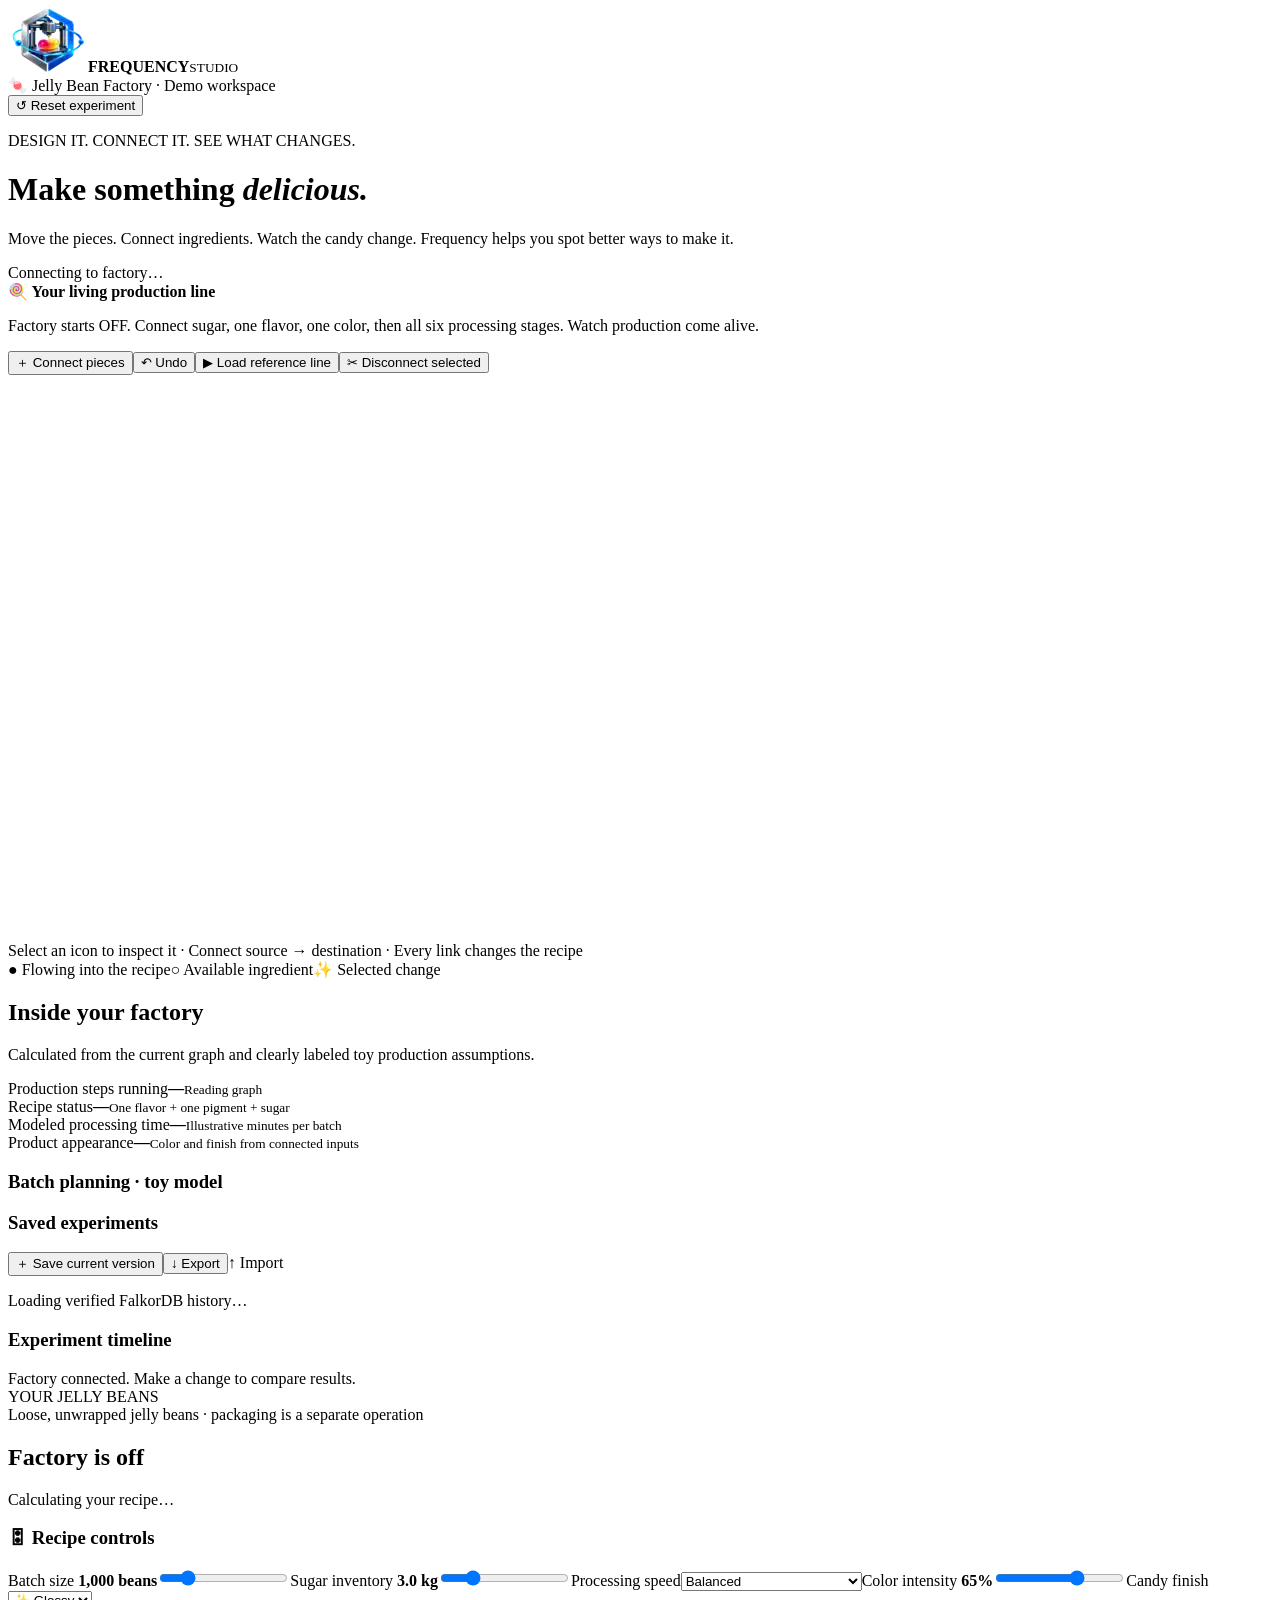
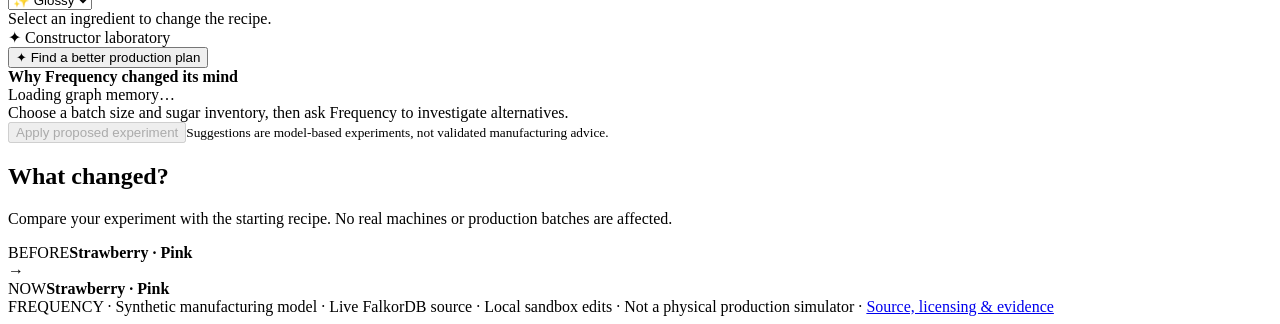
==== commit c208fd87: "Replace scrolling factory board with compact pictogram-first overview" ====
--- a/static/brain.html
+++ b/static/brain.html
@@ -1 +1 @@
-<!doctype html><html lang="en"><head><meta charset="utf-8"><meta name="viewport" content="width=device-width,initial-scale=1"><title>Frequency Studio | Jelly Bean Factory</title><link rel="stylesheet" href="/brain.css"></head><body><div class="shell"><header><div class="brand"><img class="official-logo" src="[data-uri]" alt="Frequency Studio jelly bean 3D printer emblem"><span class="studio-wordmark"><strong>FREQUENCY</strong><small>STUDIO</small></span></div><div class="workspace">🍬 Jelly Bean Factory <span>· Demo workspace</span></div><button id="reset" class="outline">↺ Reset experiment</button></header><div class="headline"><div><p class="eyebrow">DESIGN IT. CONNECT IT. SEE WHAT CHANGES.</p><h1>Make something <em>delicious.</em></h1><p>Move the pieces. Connect ingredients. Watch the candy change. Frequency helps you spot better ways to make it.</p></div><div class="pill" id="status">Connecting to factory…</div></div><div class="workspace-grid"><div class="work-main"><section class="canvas-panel"><div class="canvas-head"><div><b>🍭 Your living production line</b><p>Factory starts OFF. Connect sugar, one flavor, one color, then all six processing stages. Watch production come alive.</p></div><div class="canvas-actions"><button id="link-mode" class="soft">＋ Connect pieces</button><button id="undo" class="soft">↶ Undo</button><button id="reference" class="soft">▶ Load reference line</button><button id="disconnect" class="soft">✂ Disconnect selected</button></div></div><div class="scroll"><svg id="factory" viewBox="0 0 1710 930" role="img" aria-label="Draggable factory flow graph with editable ingredient connections"></svg></div><div class="canvas-scroll-hint">↔ Scroll sideways to follow the factory · ↓ Scroll down for more ingredients · Node cards remain full-size</div><div class="canvas-foot"><span>● Flowing into the recipe</span><span>○ Available ingredient</span><span>✨ Selected change</span></div></section><section class="insights"><div class="insights-heading"><h2>Inside your factory</h2><p>Calculated from the current graph and clearly labeled toy production assumptions.</p></div><div class="insight-grid"><article><span>Production steps running</span><strong id="running-steps">—</strong><small id="steps-detail">Reading graph</small></article><article><span>Recipe status</span><strong id="recipe-status">—</strong><small>One flavor + one pigment + sugar</small></article><article><span>Modeled processing time</span><strong id="process-time">—</strong><small>Illustrative minutes per batch</small></article><article><span>Product appearance</span><strong id="visual-summary">—</strong><small>Color and finish from connected inputs</small></article></div><div class="change-log"><h3>Batch planning · toy model</h3><div id="batch-analysis" class="batch-analysis"></div><div id="factory-cost" class="batch-analysis"></div><div id="inventory-check" class="batch-analysis"></div><div id="capacity-proposal" class="batch-analysis"></div><div class="experiment-tools"><h3>Saved experiments</h3><button id="save-experiment" class="soft">＋ Save current version</button><button id="export-experiment" class="soft">↓ Export</button><label class="soft import-label">↑ Import<input type="file" id="import-experiment" accept=".json,application/json" hidden></label></div><div id="saved-experiments" class="saved-experiments"></div><p id="graph-archive" class="footnote">Loading verified FalkorDB history…</p><h3>Experiment timeline</h3><div id="timeline" aria-live="polite">Factory connected. Make a change to compare results.</div></div></section></div><aside class="sidebar"><div class="preview"><span class="eyebrow">YOUR JELLY BEANS</span><div class="beans" id="beans"></div><div class="product-caption">Loose, unwrapped jelly beans · packaging is a separate operation</div><h2 id="result-title">Factory is off</h2><p id="result-sub">Calculating your recipe…</p></div><div class="controls"><h3>🎛 Recipe controls</h3><label for="batch">Batch size <strong id="batch-value">1,000 beans</strong></label><input id="batch" type="range" min="100" max="5000" step="100" value="1000"><label for="stock">Sugar inventory <strong id="stock-value">3.0 kg</strong></label><input id="stock" type="range" min="1" max="10" step="0.5" value="3"><label for="speed">Processing speed</label><select id="speed"><option value="normal">Balanced</option><option value="slow">Gentle · slower</option><option value="fast">Fast · capacity constrained</option></select><label for="strength">Color intensity <strong id="strength-value">65%</strong></label><input id="strength" type="range" min="0" max="100" value="65"><label for="finish">Candy finish</label><select id="finish"><option value="gloss">✨ Glossy</option><option value="matte">☁️ Matte</option></select><div class="change" id="changes" aria-live="polite">Select an ingredient to change the recipe.</div></div><div class="constructor"><div class="constructor-title">✦ Constructor laboratory</div><button id="discover-better" class="primary">✦ Find a better production plan</button><div id="memory-panel" class="memory-panel"><strong>Why Frequency changed its mind</strong><div id="memory-content">Loading graph memory…</div></div><div id="agent-result" class="proposal-impact" aria-live="polite">Choose a batch size and sugar inventory, then ask Frequency to investigate alternatives.</div><div id="suggestions"></div><div id="proposal-impact" class="proposal-impact"></div><button id="apply" class="primary" disabled>Apply proposed experiment</button><small>Suggestions are model-based experiments, not validated manufacturing advice.</small></div></aside></div><section class="bottom"><div><h2>What changed?</h2><p>Compare your experiment with the starting recipe. No real machines or production batches are affected.</p></div><div class="comparison"><div><span>BEFORE</span><strong id="before">Strawberry · Pink</strong></div><div class="arrow">→</div><div><span>NOW</span><strong id="after">Strawberry · Pink</strong></div></div></section><footer>FREQUENCY · Synthetic manufacturing model · Live FalkorDB source · Local sandbox edits · Not a physical production simulator · <a href="https://github.com/altrudev/Frequency-Graph">Source, licensing & evidence</a></footer></div><script src="/brain.js" defer></script></body></html>
+<!doctype html><html lang="en"><head><meta charset="utf-8"><meta name="viewport" content="width=device-width,initial-scale=1"><title>Frequency Studio | Jelly Bean Factory</title><link rel="stylesheet" href="/brain.css"></head><body><div class="shell"><header><div class="brand"><img class="official-logo" src="[data-uri]" alt="Frequency Studio jelly bean 3D printer emblem"><span class="studio-wordmark"><strong>FREQUENCY</strong><small>STUDIO</small></span></div><div class="workspace">🍬 Jelly Bean Factory <span>· Demo workspace</span></div><button id="reset" class="outline">↺ Reset experiment</button></header><div class="headline"><div><p class="eyebrow">DESIGN IT. CONNECT IT. SEE WHAT CHANGES.</p><h1>Make something <em>delicious.</em></h1><p>Move the pieces. Connect ingredients. Watch the candy change. Frequency helps you spot better ways to make it.</p></div><div class="pill" id="status">Connecting to factory…</div></div><div class="workspace-grid"><div class="work-main"><section class="canvas-panel"><div class="canvas-head"><div><b>🍭 Your living production line</b><p>Factory starts OFF. Connect sugar, one flavor, one color, then all six processing stages. Watch production come alive.</p></div><div class="canvas-actions"><button id="link-mode" class="soft">＋ Connect pieces</button><button id="undo" class="soft">↶ Undo</button><button id="reference" class="soft">▶ Load reference line</button><button id="disconnect" class="soft">✂ Disconnect selected</button></div></div><div class="scroll"><svg id="factory" viewBox="0 0 1200 535" role="img" aria-label="Draggable factory flow graph with editable ingredient connections"></svg></div><div class="canvas-scroll-hint">Select an icon to inspect it · Connect source → destination · Every link changes the recipe</div><div class="canvas-foot"><span>● Flowing into the recipe</span><span>○ Available ingredient</span><span>✨ Selected change</span></div></section><section class="insights"><div class="insights-heading"><h2>Inside your factory</h2><p>Calculated from the current graph and clearly labeled toy production assumptions.</p></div><div class="insight-grid"><article><span>Production steps running</span><strong id="running-steps">—</strong><small id="steps-detail">Reading graph</small></article><article><span>Recipe status</span><strong id="recipe-status">—</strong><small>One flavor + one pigment + sugar</small></article><article><span>Modeled processing time</span><strong id="process-time">—</strong><small>Illustrative minutes per batch</small></article><article><span>Product appearance</span><strong id="visual-summary">—</strong><small>Color and finish from connected inputs</small></article></div><div class="change-log"><h3>Batch planning · toy model</h3><div id="batch-analysis" class="batch-analysis"></div><div id="factory-cost" class="batch-analysis"></div><div id="inventory-check" class="batch-analysis"></div><div id="capacity-proposal" class="batch-analysis"></div><div class="experiment-tools"><h3>Saved experiments</h3><button id="save-experiment" class="soft">＋ Save current version</button><button id="export-experiment" class="soft">↓ Export</button><label class="soft import-label">↑ Import<input type="file" id="import-experiment" accept=".json,application/json" hidden></label></div><div id="saved-experiments" class="saved-experiments"></div><p id="graph-archive" class="footnote">Loading verified FalkorDB history…</p><h3>Experiment timeline</h3><div id="timeline" aria-live="polite">Factory connected. Make a change to compare results.</div></div></section></div><aside class="sidebar"><div class="preview"><span class="eyebrow">YOUR JELLY BEANS</span><div class="beans" id="beans"></div><div class="product-caption">Loose, unwrapped jelly beans · packaging is a separate operation</div><h2 id="result-title">Factory is off</h2><p id="result-sub">Calculating your recipe…</p></div><div class="controls"><h3>🎛 Recipe controls</h3><label for="batch">Batch size <strong id="batch-value">1,000 beans</strong></label><input id="batch" type="range" min="100" max="5000" step="100" value="1000"><label for="stock">Sugar inventory <strong id="stock-value">3.0 kg</strong></label><input id="stock" type="range" min="1" max="10" step="0.5" value="3"><label for="speed">Processing speed</label><select id="speed"><option value="normal">Balanced</option><option value="slow">Gentle · slower</option><option value="fast">Fast · capacity constrained</option></select><label for="strength">Color intensity <strong id="strength-value">65%</strong></label><input id="strength" type="range" min="0" max="100" value="65"><label for="finish">Candy finish</label><select id="finish"><option value="gloss">✨ Glossy</option><option value="matte">☁️ Matte</option></select><div class="change" id="changes" aria-live="polite">Select an ingredient to change the recipe.</div></div><div class="constructor"><div class="constructor-title">✦ Constructor laboratory</div><button id="discover-better" class="primary">✦ Find a better production plan</button><div id="memory-panel" class="memory-panel"><strong>Why Frequency changed its mind</strong><div id="memory-content">Loading graph memory…</div></div><div id="agent-result" class="proposal-impact" aria-live="polite">Choose a batch size and sugar inventory, then ask Frequency to investigate alternatives.</div><div id="suggestions"></div><div id="proposal-impact" class="proposal-impact"></div><button id="apply" class="primary" disabled>Apply proposed experiment</button><small>Suggestions are model-based experiments, not validated manufacturing advice.</small></div></aside></div><section class="bottom"><div><h2>What changed?</h2><p>Compare your experiment with the starting recipe. No real machines or production batches are affected.</p></div><div class="comparison"><div><span>BEFORE</span><strong id="before">Strawberry · Pink</strong></div><div class="arrow">→</div><div><span>NOW</span><strong id="after">Strawberry · Pink</strong></div></div></section><footer>FREQUENCY · Synthetic manufacturing model · Live FalkorDB source · Local sandbox edits · Not a physical production simulator · <a href="https://github.com/altrudev/Frequency-Graph">Source, licensing & evidence</a></footer></div><script src="/brain.js" defer></script></body></html>
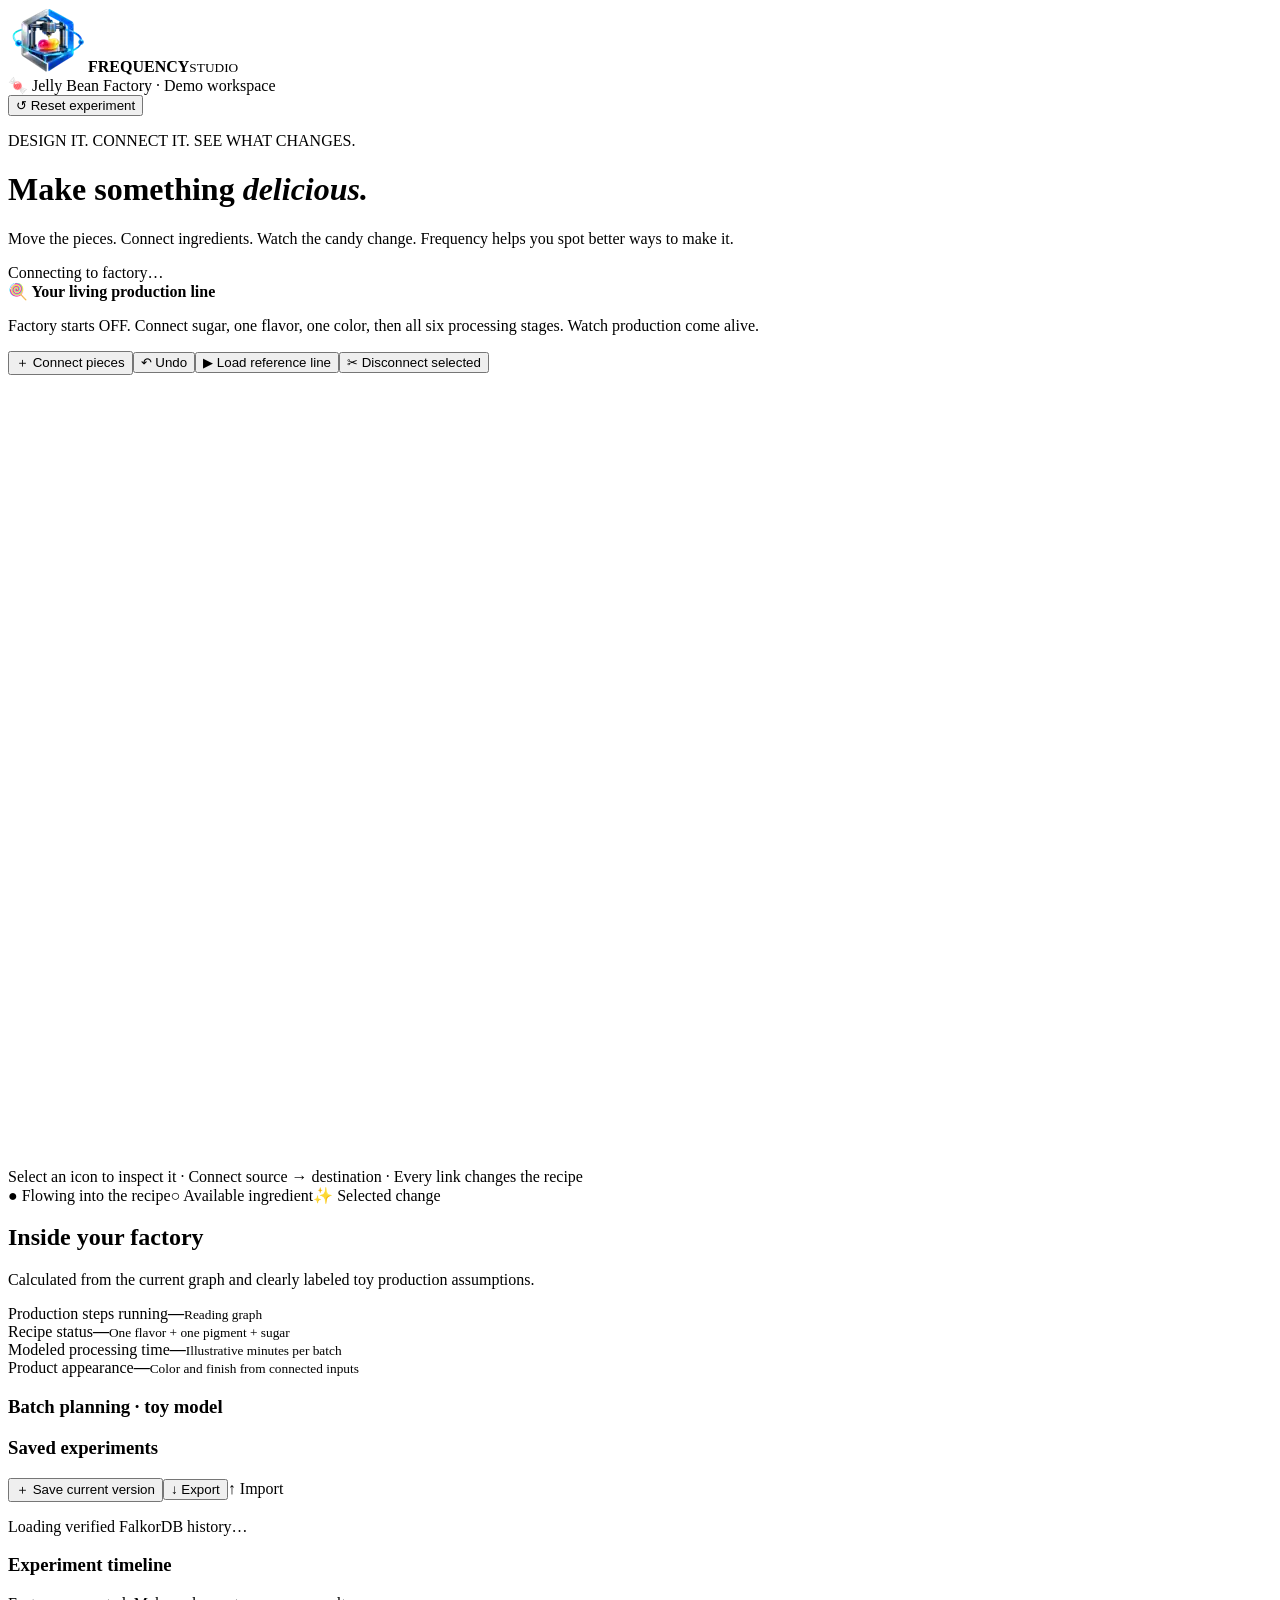
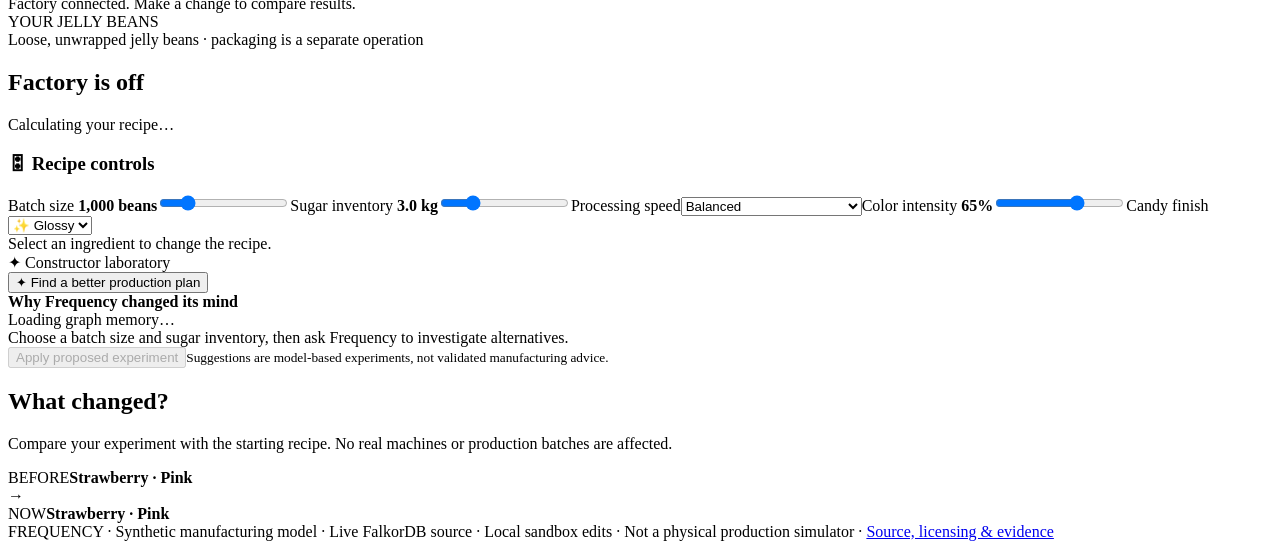
==== commit e559d814: "Reflow production graph for readable labels and unclipped output" ====
--- a/static/brain.html
+++ b/static/brain.html
@@ -1 +1 @@
-<!doctype html><html lang="en"><head><meta charset="utf-8"><meta name="viewport" content="width=device-width,initial-scale=1"><title>Frequency Studio | Jelly Bean Factory</title><link rel="stylesheet" href="/brain.css"></head><body><div class="shell"><header><div class="brand"><img class="official-logo" src="[data-uri]" alt="Frequency Studio jelly bean 3D printer emblem"><span class="studio-wordmark"><strong>FREQUENCY</strong><small>STUDIO</small></span></div><div class="workspace">🍬 Jelly Bean Factory <span>· Demo workspace</span></div><button id="reset" class="outline">↺ Reset experiment</button></header><div class="headline"><div><p class="eyebrow">DESIGN IT. CONNECT IT. SEE WHAT CHANGES.</p><h1>Make something <em>delicious.</em></h1><p>Move the pieces. Connect ingredients. Watch the candy change. Frequency helps you spot better ways to make it.</p></div><div class="pill" id="status">Connecting to factory…</div></div><div class="workspace-grid"><div class="work-main"><section class="canvas-panel"><div class="canvas-head"><div><b>🍭 Your living production line</b><p>Factory starts OFF. Connect sugar, one flavor, one color, then all six processing stages. Watch production come alive.</p></div><div class="canvas-actions"><button id="link-mode" class="soft">＋ Connect pieces</button><button id="undo" class="soft">↶ Undo</button><button id="reference" class="soft">▶ Load reference line</button><button id="disconnect" class="soft">✂ Disconnect selected</button></div></div><div class="scroll"><svg id="factory" viewBox="0 0 1200 535" role="img" aria-label="Draggable factory flow graph with editable ingredient connections"></svg></div><div class="canvas-scroll-hint">Select an icon to inspect it · Connect source → destination · Every link changes the recipe</div><div class="canvas-foot"><span>● Flowing into the recipe</span><span>○ Available ingredient</span><span>✨ Selected change</span></div></section><section class="insights"><div class="insights-heading"><h2>Inside your factory</h2><p>Calculated from the current graph and clearly labeled toy production assumptions.</p></div><div class="insight-grid"><article><span>Production steps running</span><strong id="running-steps">—</strong><small id="steps-detail">Reading graph</small></article><article><span>Recipe status</span><strong id="recipe-status">—</strong><small>One flavor + one pigment + sugar</small></article><article><span>Modeled processing time</span><strong id="process-time">—</strong><small>Illustrative minutes per batch</small></article><article><span>Product appearance</span><strong id="visual-summary">—</strong><small>Color and finish from connected inputs</small></article></div><div class="change-log"><h3>Batch planning · toy model</h3><div id="batch-analysis" class="batch-analysis"></div><div id="factory-cost" class="batch-analysis"></div><div id="inventory-check" class="batch-analysis"></div><div id="capacity-proposal" class="batch-analysis"></div><div class="experiment-tools"><h3>Saved experiments</h3><button id="save-experiment" class="soft">＋ Save current version</button><button id="export-experiment" class="soft">↓ Export</button><label class="soft import-label">↑ Import<input type="file" id="import-experiment" accept=".json,application/json" hidden></label></div><div id="saved-experiments" class="saved-experiments"></div><p id="graph-archive" class="footnote">Loading verified FalkorDB history…</p><h3>Experiment timeline</h3><div id="timeline" aria-live="polite">Factory connected. Make a change to compare results.</div></div></section></div><aside class="sidebar"><div class="preview"><span class="eyebrow">YOUR JELLY BEANS</span><div class="beans" id="beans"></div><div class="product-caption">Loose, unwrapped jelly beans · packaging is a separate operation</div><h2 id="result-title">Factory is off</h2><p id="result-sub">Calculating your recipe…</p></div><div class="controls"><h3>🎛 Recipe controls</h3><label for="batch">Batch size <strong id="batch-value">1,000 beans</strong></label><input id="batch" type="range" min="100" max="5000" step="100" value="1000"><label for="stock">Sugar inventory <strong id="stock-value">3.0 kg</strong></label><input id="stock" type="range" min="1" max="10" step="0.5" value="3"><label for="speed">Processing speed</label><select id="speed"><option value="normal">Balanced</option><option value="slow">Gentle · slower</option><option value="fast">Fast · capacity constrained</option></select><label for="strength">Color intensity <strong id="strength-value">65%</strong></label><input id="strength" type="range" min="0" max="100" value="65"><label for="finish">Candy finish</label><select id="finish"><option value="gloss">✨ Glossy</option><option value="matte">☁️ Matte</option></select><div class="change" id="changes" aria-live="polite">Select an ingredient to change the recipe.</div></div><div class="constructor"><div class="constructor-title">✦ Constructor laboratory</div><button id="discover-better" class="primary">✦ Find a better production plan</button><div id="memory-panel" class="memory-panel"><strong>Why Frequency changed its mind</strong><div id="memory-content">Loading graph memory…</div></div><div id="agent-result" class="proposal-impact" aria-live="polite">Choose a batch size and sugar inventory, then ask Frequency to investigate alternatives.</div><div id="suggestions"></div><div id="proposal-impact" class="proposal-impact"></div><button id="apply" class="primary" disabled>Apply proposed experiment</button><small>Suggestions are model-based experiments, not validated manufacturing advice.</small></div></aside></div><section class="bottom"><div><h2>What changed?</h2><p>Compare your experiment with the starting recipe. No real machines or production batches are affected.</p></div><div class="comparison"><div><span>BEFORE</span><strong id="before">Strawberry · Pink</strong></div><div class="arrow">→</div><div><span>NOW</span><strong id="after">Strawberry · Pink</strong></div></div></section><footer>FREQUENCY · Synthetic manufacturing model · Live FalkorDB source · Local sandbox edits · Not a physical production simulator · <a href="https://github.com/altrudev/Frequency-Graph">Source, licensing & evidence</a></footer></div><script src="/brain.js" defer></script></body></html>
+<!doctype html><html lang="en"><head><meta charset="utf-8"><meta name="viewport" content="width=device-width,initial-scale=1"><title>Frequency Studio | Jelly Bean Factory</title><link rel="stylesheet" href="/brain.css"></head><body><div class="shell"><header><div class="brand"><img class="official-logo" src="[data-uri]" alt="Frequency Studio jelly bean 3D printer emblem"><span class="studio-wordmark"><strong>FREQUENCY</strong><small>STUDIO</small></span></div><div class="workspace">🍬 Jelly Bean Factory <span>· Demo workspace</span></div><button id="reset" class="outline">↺ Reset experiment</button></header><div class="headline"><div><p class="eyebrow">DESIGN IT. CONNECT IT. SEE WHAT CHANGES.</p><h1>Make something <em>delicious.</em></h1><p>Move the pieces. Connect ingredients. Watch the candy change. Frequency helps you spot better ways to make it.</p></div><div class="pill" id="status">Connecting to factory…</div></div><div class="workspace-grid"><div class="work-main"><section class="canvas-panel"><div class="canvas-head"><div><b>🍭 Your living production line</b><p>Factory starts OFF. Connect sugar, one flavor, one color, then all six processing stages. Watch production come alive.</p></div><div class="canvas-actions"><button id="link-mode" class="soft">＋ Connect pieces</button><button id="undo" class="soft">↶ Undo</button><button id="reference" class="soft">▶ Load reference line</button><button id="disconnect" class="soft">✂ Disconnect selected</button></div></div><div class="scroll"><svg id="factory" viewBox="0 0 1210 755" role="img" aria-label="Draggable factory flow graph with editable ingredient connections"></svg></div><div class="canvas-scroll-hint">Select an icon to inspect it · Connect source → destination · Every link changes the recipe</div><div class="canvas-foot"><span>● Flowing into the recipe</span><span>○ Available ingredient</span><span>✨ Selected change</span></div></section><section class="insights"><div class="insights-heading"><h2>Inside your factory</h2><p>Calculated from the current graph and clearly labeled toy production assumptions.</p></div><div class="insight-grid"><article><span>Production steps running</span><strong id="running-steps">—</strong><small id="steps-detail">Reading graph</small></article><article><span>Recipe status</span><strong id="recipe-status">—</strong><small>One flavor + one pigment + sugar</small></article><article><span>Modeled processing time</span><strong id="process-time">—</strong><small>Illustrative minutes per batch</small></article><article><span>Product appearance</span><strong id="visual-summary">—</strong><small>Color and finish from connected inputs</small></article></div><div class="change-log"><h3>Batch planning · toy model</h3><div id="batch-analysis" class="batch-analysis"></div><div id="factory-cost" class="batch-analysis"></div><div id="inventory-check" class="batch-analysis"></div><div id="capacity-proposal" class="batch-analysis"></div><div class="experiment-tools"><h3>Saved experiments</h3><button id="save-experiment" class="soft">＋ Save current version</button><button id="export-experiment" class="soft">↓ Export</button><label class="soft import-label">↑ Import<input type="file" id="import-experiment" accept=".json,application/json" hidden></label></div><div id="saved-experiments" class="saved-experiments"></div><p id="graph-archive" class="footnote">Loading verified FalkorDB history…</p><h3>Experiment timeline</h3><div id="timeline" aria-live="polite">Factory connected. Make a change to compare results.</div></div></section></div><aside class="sidebar"><div class="preview"><span class="eyebrow">YOUR JELLY BEANS</span><div class="beans" id="beans"></div><div class="product-caption">Loose, unwrapped jelly beans · packaging is a separate operation</div><h2 id="result-title">Factory is off</h2><p id="result-sub">Calculating your recipe…</p></div><div class="controls"><h3>🎛 Recipe controls</h3><label for="batch">Batch size <strong id="batch-value">1,000 beans</strong></label><input id="batch" type="range" min="100" max="5000" step="100" value="1000"><label for="stock">Sugar inventory <strong id="stock-value">3.0 kg</strong></label><input id="stock" type="range" min="1" max="10" step="0.5" value="3"><label for="speed">Processing speed</label><select id="speed"><option value="normal">Balanced</option><option value="slow">Gentle · slower</option><option value="fast">Fast · capacity constrained</option></select><label for="strength">Color intensity <strong id="strength-value">65%</strong></label><input id="strength" type="range" min="0" max="100" value="65"><label for="finish">Candy finish</label><select id="finish"><option value="gloss">✨ Glossy</option><option value="matte">☁️ Matte</option></select><div class="change" id="changes" aria-live="polite">Select an ingredient to change the recipe.</div></div><div class="constructor"><div class="constructor-title">✦ Constructor laboratory</div><button id="discover-better" class="primary">✦ Find a better production plan</button><div id="memory-panel" class="memory-panel"><strong>Why Frequency changed its mind</strong><div id="memory-content">Loading graph memory…</div></div><div id="agent-result" class="proposal-impact" aria-live="polite">Choose a batch size and sugar inventory, then ask Frequency to investigate alternatives.</div><div id="suggestions"></div><div id="proposal-impact" class="proposal-impact"></div><button id="apply" class="primary" disabled>Apply proposed experiment</button><small>Suggestions are model-based experiments, not validated manufacturing advice.</small></div></aside></div><section class="bottom"><div><h2>What changed?</h2><p>Compare your experiment with the starting recipe. No real machines or production batches are affected.</p></div><div class="comparison"><div><span>BEFORE</span><strong id="before">Strawberry · Pink</strong></div><div class="arrow">→</div><div><span>NOW</span><strong id="after">Strawberry · Pink</strong></div></div></section><footer>FREQUENCY · Synthetic manufacturing model · Live FalkorDB source · Local sandbox edits · Not a physical production simulator · <a href="https://github.com/altrudev/Frequency-Graph">Source, licensing & evidence</a></footer></div><script src="/brain.js" defer></script></body></html>
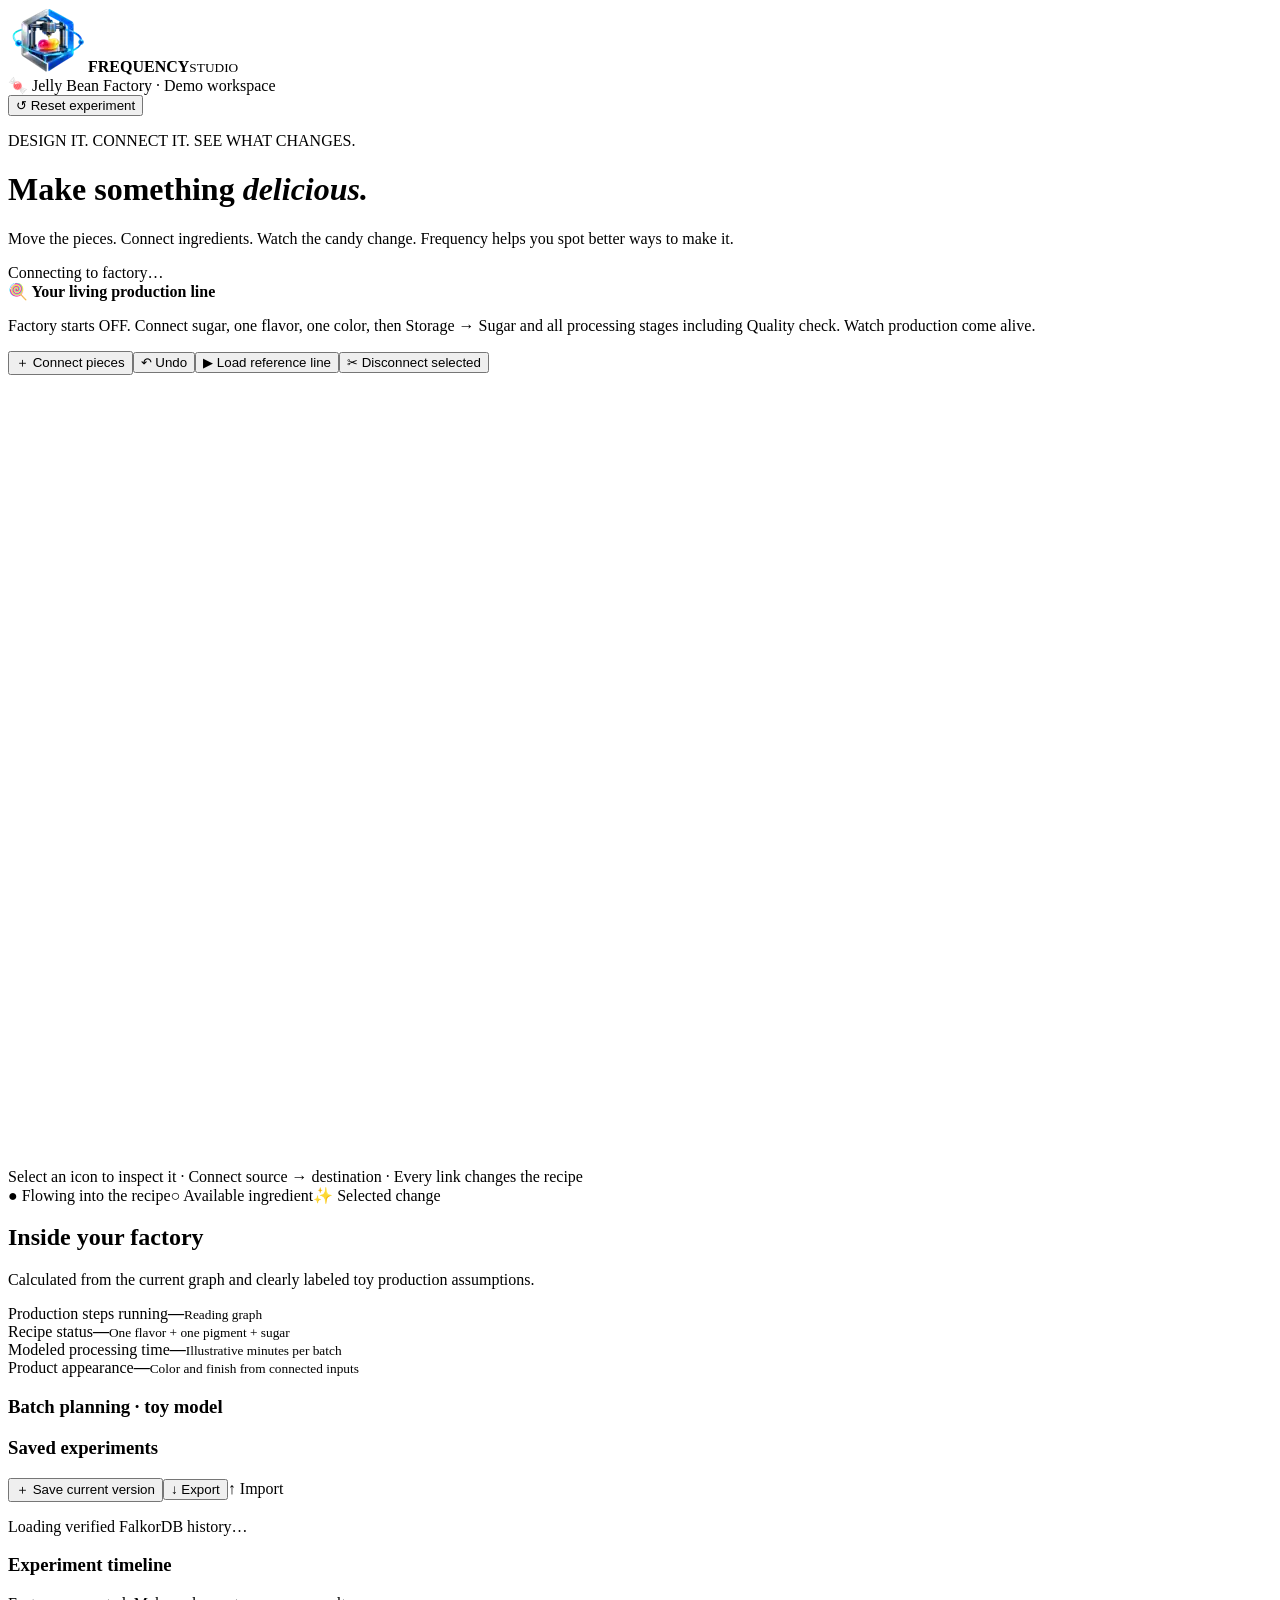
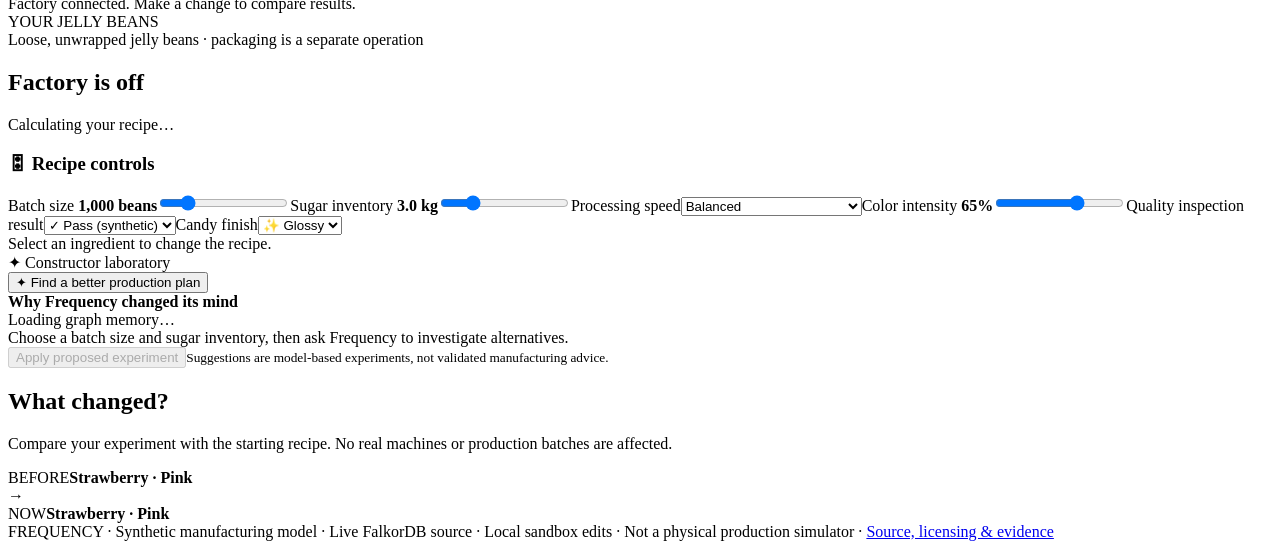
==== commit ef4a1481: "Make storage and quality inspection mandatory functional production gates" ====
--- a/static/brain.html
+++ b/static/brain.html
@@ -1 +1 @@
-<!doctype html><html lang="en"><head><meta charset="utf-8"><meta name="viewport" content="width=device-width,initial-scale=1"><title>Frequency Studio | Jelly Bean Factory</title><link rel="stylesheet" href="/brain.css"></head><body><div class="shell"><header><div class="brand"><img class="official-logo" src="[data-uri]" alt="Frequency Studio jelly bean 3D printer emblem"><span class="studio-wordmark"><strong>FREQUENCY</strong><small>STUDIO</small></span></div><div class="workspace">🍬 Jelly Bean Factory <span>· Demo workspace</span></div><button id="reset" class="outline">↺ Reset experiment</button></header><div class="headline"><div><p class="eyebrow">DESIGN IT. CONNECT IT. SEE WHAT CHANGES.</p><h1>Make something <em>delicious.</em></h1><p>Move the pieces. Connect ingredients. Watch the candy change. Frequency helps you spot better ways to make it.</p></div><div class="pill" id="status">Connecting to factory…</div></div><div class="workspace-grid"><div class="work-main"><section class="canvas-panel"><div class="canvas-head"><div><b>🍭 Your living production line</b><p>Factory starts OFF. Connect sugar, one flavor, one color, then all six processing stages. Watch production come alive.</p></div><div class="canvas-actions"><button id="link-mode" class="soft">＋ Connect pieces</button><button id="undo" class="soft">↶ Undo</button><button id="reference" class="soft">▶ Load reference line</button><button id="disconnect" class="soft">✂ Disconnect selected</button></div></div><div class="scroll"><svg id="factory" viewBox="0 0 1210 755" role="img" aria-label="Draggable factory flow graph with editable ingredient connections"></svg></div><div class="canvas-scroll-hint">Select an icon to inspect it · Connect source → destination · Every link changes the recipe</div><div class="canvas-foot"><span>● Flowing into the recipe</span><span>○ Available ingredient</span><span>✨ Selected change</span></div></section><section class="insights"><div class="insights-heading"><h2>Inside your factory</h2><p>Calculated from the current graph and clearly labeled toy production assumptions.</p></div><div class="insight-grid"><article><span>Production steps running</span><strong id="running-steps">—</strong><small id="steps-detail">Reading graph</small></article><article><span>Recipe status</span><strong id="recipe-status">—</strong><small>One flavor + one pigment + sugar</small></article><article><span>Modeled processing time</span><strong id="process-time">—</strong><small>Illustrative minutes per batch</small></article><article><span>Product appearance</span><strong id="visual-summary">—</strong><small>Color and finish from connected inputs</small></article></div><div class="change-log"><h3>Batch planning · toy model</h3><div id="batch-analysis" class="batch-analysis"></div><div id="factory-cost" class="batch-analysis"></div><div id="inventory-check" class="batch-analysis"></div><div id="capacity-proposal" class="batch-analysis"></div><div class="experiment-tools"><h3>Saved experiments</h3><button id="save-experiment" class="soft">＋ Save current version</button><button id="export-experiment" class="soft">↓ Export</button><label class="soft import-label">↑ Import<input type="file" id="import-experiment" accept=".json,application/json" hidden></label></div><div id="saved-experiments" class="saved-experiments"></div><p id="graph-archive" class="footnote">Loading verified FalkorDB history…</p><h3>Experiment timeline</h3><div id="timeline" aria-live="polite">Factory connected. Make a change to compare results.</div></div></section></div><aside class="sidebar"><div class="preview"><span class="eyebrow">YOUR JELLY BEANS</span><div class="beans" id="beans"></div><div class="product-caption">Loose, unwrapped jelly beans · packaging is a separate operation</div><h2 id="result-title">Factory is off</h2><p id="result-sub">Calculating your recipe…</p></div><div class="controls"><h3>🎛 Recipe controls</h3><label for="batch">Batch size <strong id="batch-value">1,000 beans</strong></label><input id="batch" type="range" min="100" max="5000" step="100" value="1000"><label for="stock">Sugar inventory <strong id="stock-value">3.0 kg</strong></label><input id="stock" type="range" min="1" max="10" step="0.5" value="3"><label for="speed">Processing speed</label><select id="speed"><option value="normal">Balanced</option><option value="slow">Gentle · slower</option><option value="fast">Fast · capacity constrained</option></select><label for="strength">Color intensity <strong id="strength-value">65%</strong></label><input id="strength" type="range" min="0" max="100" value="65"><label for="finish">Candy finish</label><select id="finish"><option value="gloss">✨ Glossy</option><option value="matte">☁️ Matte</option></select><div class="change" id="changes" aria-live="polite">Select an ingredient to change the recipe.</div></div><div class="constructor"><div class="constructor-title">✦ Constructor laboratory</div><button id="discover-better" class="primary">✦ Find a better production plan</button><div id="memory-panel" class="memory-panel"><strong>Why Frequency changed its mind</strong><div id="memory-content">Loading graph memory…</div></div><div id="agent-result" class="proposal-impact" aria-live="polite">Choose a batch size and sugar inventory, then ask Frequency to investigate alternatives.</div><div id="suggestions"></div><div id="proposal-impact" class="proposal-impact"></div><button id="apply" class="primary" disabled>Apply proposed experiment</button><small>Suggestions are model-based experiments, not validated manufacturing advice.</small></div></aside></div><section class="bottom"><div><h2>What changed?</h2><p>Compare your experiment with the starting recipe. No real machines or production batches are affected.</p></div><div class="comparison"><div><span>BEFORE</span><strong id="before">Strawberry · Pink</strong></div><div class="arrow">→</div><div><span>NOW</span><strong id="after">Strawberry · Pink</strong></div></div></section><footer>FREQUENCY · Synthetic manufacturing model · Live FalkorDB source · Local sandbox edits · Not a physical production simulator · <a href="https://github.com/altrudev/Frequency-Graph">Source, licensing & evidence</a></footer></div><script src="/brain.js" defer></script></body></html>
+<!doctype html><html lang="en"><head><meta charset="utf-8"><meta name="viewport" content="width=device-width,initial-scale=1"><title>Frequency Studio | Jelly Bean Factory</title><link rel="stylesheet" href="/brain.css"></head><body><div class="shell"><header><div class="brand"><img class="official-logo" src="[data-uri]" alt="Frequency Studio jelly bean 3D printer emblem"><span class="studio-wordmark"><strong>FREQUENCY</strong><small>STUDIO</small></span></div><div class="workspace">🍬 Jelly Bean Factory <span>· Demo workspace</span></div><button id="reset" class="outline">↺ Reset experiment</button></header><div class="headline"><div><p class="eyebrow">DESIGN IT. CONNECT IT. SEE WHAT CHANGES.</p><h1>Make something <em>delicious.</em></h1><p>Move the pieces. Connect ingredients. Watch the candy change. Frequency helps you spot better ways to make it.</p></div><div class="pill" id="status">Connecting to factory…</div></div><div class="workspace-grid"><div class="work-main"><section class="canvas-panel"><div class="canvas-head"><div><b>🍭 Your living production line</b><p>Factory starts OFF. Connect sugar, one flavor, one color, then Storage → Sugar and all processing stages including Quality check. Watch production come alive.</p></div><div class="canvas-actions"><button id="link-mode" class="soft">＋ Connect pieces</button><button id="undo" class="soft">↶ Undo</button><button id="reference" class="soft">▶ Load reference line</button><button id="disconnect" class="soft">✂ Disconnect selected</button></div></div><div class="scroll"><svg id="factory" viewBox="0 0 1210 755" role="img" aria-label="Draggable factory flow graph with editable ingredient connections"></svg></div><div class="canvas-scroll-hint">Select an icon to inspect it · Connect source → destination · Every link changes the recipe</div><div class="canvas-foot"><span>● Flowing into the recipe</span><span>○ Available ingredient</span><span>✨ Selected change</span></div></section><section class="insights"><div class="insights-heading"><h2>Inside your factory</h2><p>Calculated from the current graph and clearly labeled toy production assumptions.</p></div><div class="insight-grid"><article><span>Production steps running</span><strong id="running-steps">—</strong><small id="steps-detail">Reading graph</small></article><article><span>Recipe status</span><strong id="recipe-status">—</strong><small>One flavor + one pigment + sugar</small></article><article><span>Modeled processing time</span><strong id="process-time">—</strong><small>Illustrative minutes per batch</small></article><article><span>Product appearance</span><strong id="visual-summary">—</strong><small>Color and finish from connected inputs</small></article></div><div class="change-log"><h3>Batch planning · toy model</h3><div id="batch-analysis" class="batch-analysis"></div><div id="factory-cost" class="batch-analysis"></div><div id="inventory-check" class="batch-analysis"></div><div id="capacity-proposal" class="batch-analysis"></div><div class="experiment-tools"><h3>Saved experiments</h3><button id="save-experiment" class="soft">＋ Save current version</button><button id="export-experiment" class="soft">↓ Export</button><label class="soft import-label">↑ Import<input type="file" id="import-experiment" accept=".json,application/json" hidden></label></div><div id="saved-experiments" class="saved-experiments"></div><p id="graph-archive" class="footnote">Loading verified FalkorDB history…</p><h3>Experiment timeline</h3><div id="timeline" aria-live="polite">Factory connected. Make a change to compare results.</div></div></section></div><aside class="sidebar"><div class="preview"><span class="eyebrow">YOUR JELLY BEANS</span><div class="beans" id="beans"></div><div class="product-caption">Loose, unwrapped jelly beans · packaging is a separate operation</div><h2 id="result-title">Factory is off</h2><p id="result-sub">Calculating your recipe…</p></div><div class="controls"><h3>🎛 Recipe controls</h3><label for="batch">Batch size <strong id="batch-value">1,000 beans</strong></label><input id="batch" type="range" min="100" max="5000" step="100" value="1000"><label for="stock">Sugar inventory <strong id="stock-value">3.0 kg</strong></label><input id="stock" type="range" min="1" max="10" step="0.5" value="3"><label for="speed">Processing speed</label><select id="speed"><option value="normal">Balanced</option><option value="slow">Gentle · slower</option><option value="fast">Fast · capacity constrained</option></select><label for="strength">Color intensity <strong id="strength-value">65%</strong></label><input id="strength" type="range" min="0" max="100" value="65"><label for="quality-result">Quality inspection result</label><select id="quality-result"><option value="pass">✓ Pass (synthetic)</option><option value="fail">✕ Fail / hold batch</option></select><label for="finish">Candy finish</label><select id="finish"><option value="gloss">✨ Glossy</option><option value="matte">☁️ Matte</option></select><div class="change" id="changes" aria-live="polite">Select an ingredient to change the recipe.</div></div><div class="constructor"><div class="constructor-title">✦ Constructor laboratory</div><button id="discover-better" class="primary">✦ Find a better production plan</button><div id="memory-panel" class="memory-panel"><strong>Why Frequency changed its mind</strong><div id="memory-content">Loading graph memory…</div></div><div id="agent-result" class="proposal-impact" aria-live="polite">Choose a batch size and sugar inventory, then ask Frequency to investigate alternatives.</div><div id="suggestions"></div><div id="proposal-impact" class="proposal-impact"></div><button id="apply" class="primary" disabled>Apply proposed experiment</button><small>Suggestions are model-based experiments, not validated manufacturing advice.</small></div></aside></div><section class="bottom"><div><h2>What changed?</h2><p>Compare your experiment with the starting recipe. No real machines or production batches are affected.</p></div><div class="comparison"><div><span>BEFORE</span><strong id="before">Strawberry · Pink</strong></div><div class="arrow">→</div><div><span>NOW</span><strong id="after">Strawberry · Pink</strong></div></div></section><footer>FREQUENCY · Synthetic manufacturing model · Live FalkorDB source · Local sandbox edits · Not a physical production simulator · <a href="https://github.com/altrudev/Frequency-Graph">Source, licensing & evidence</a></footer></div><script src="/brain.js" defer></script></body></html>
